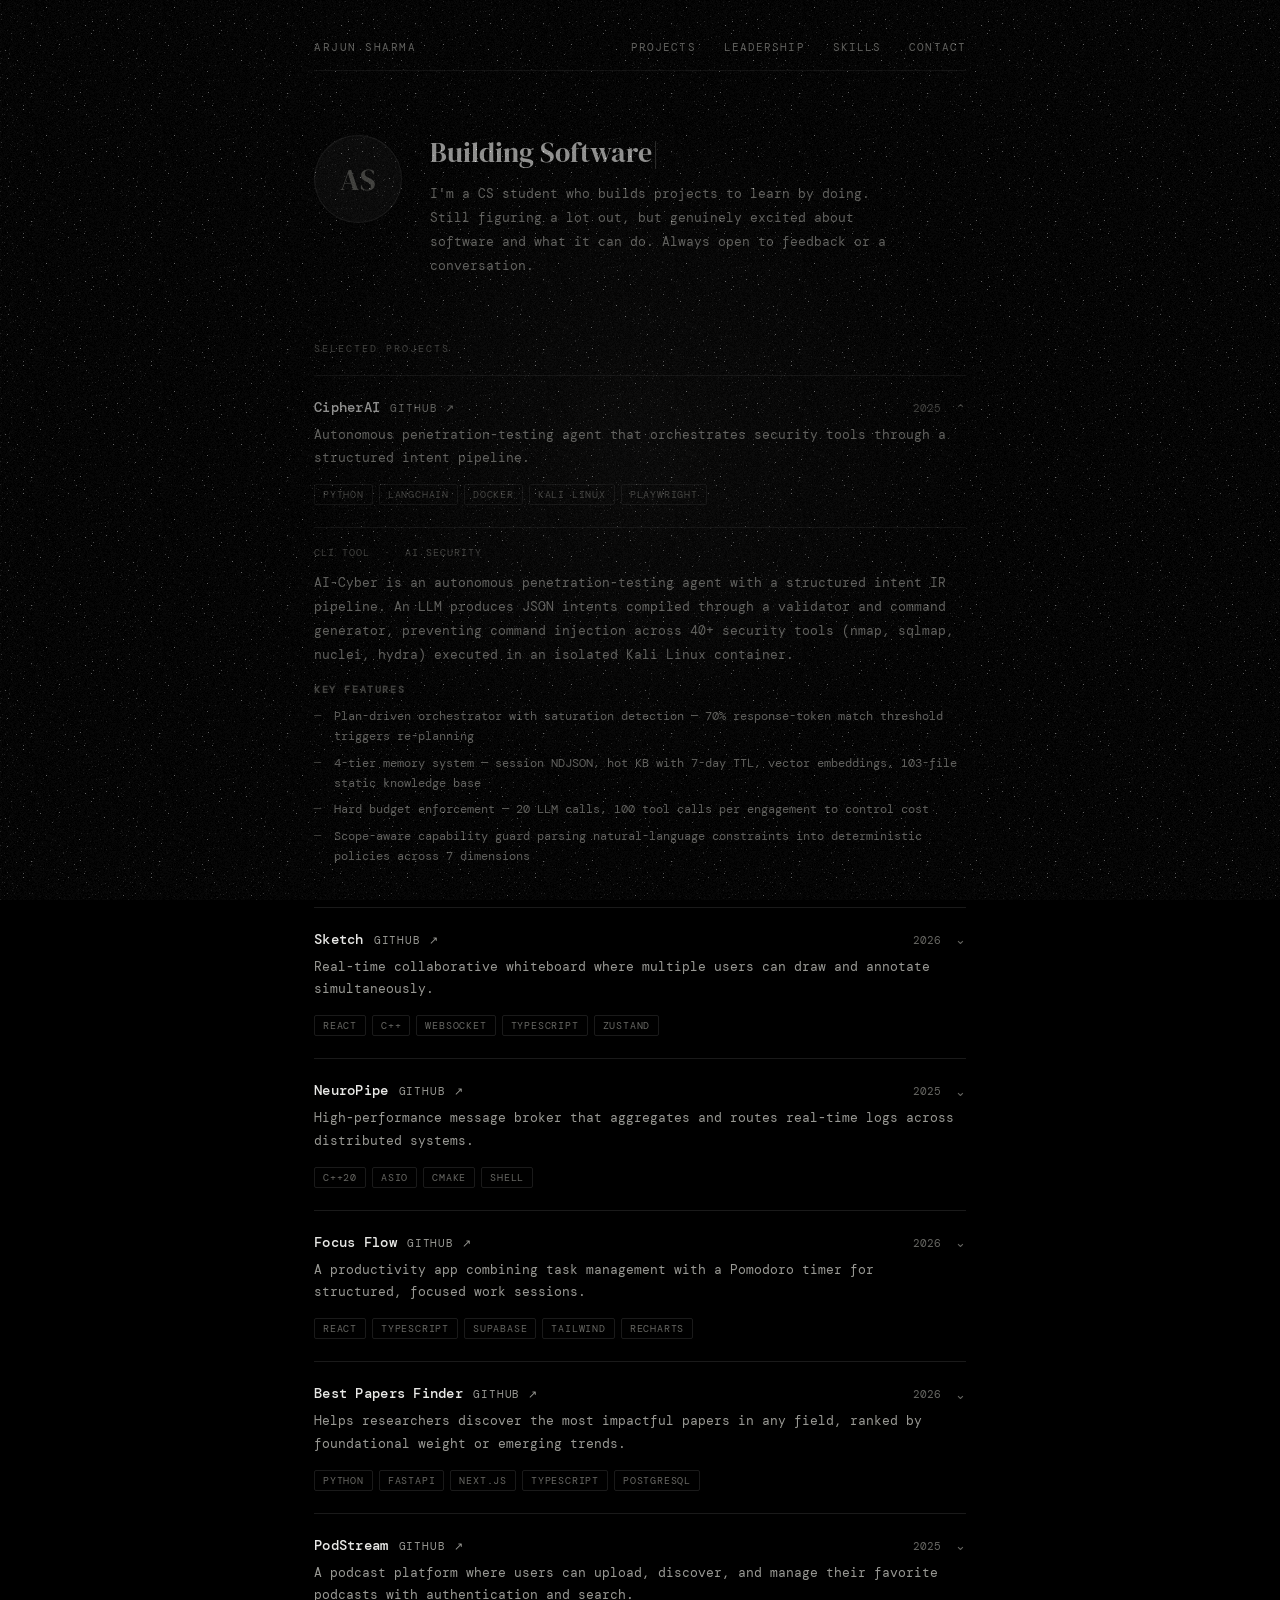
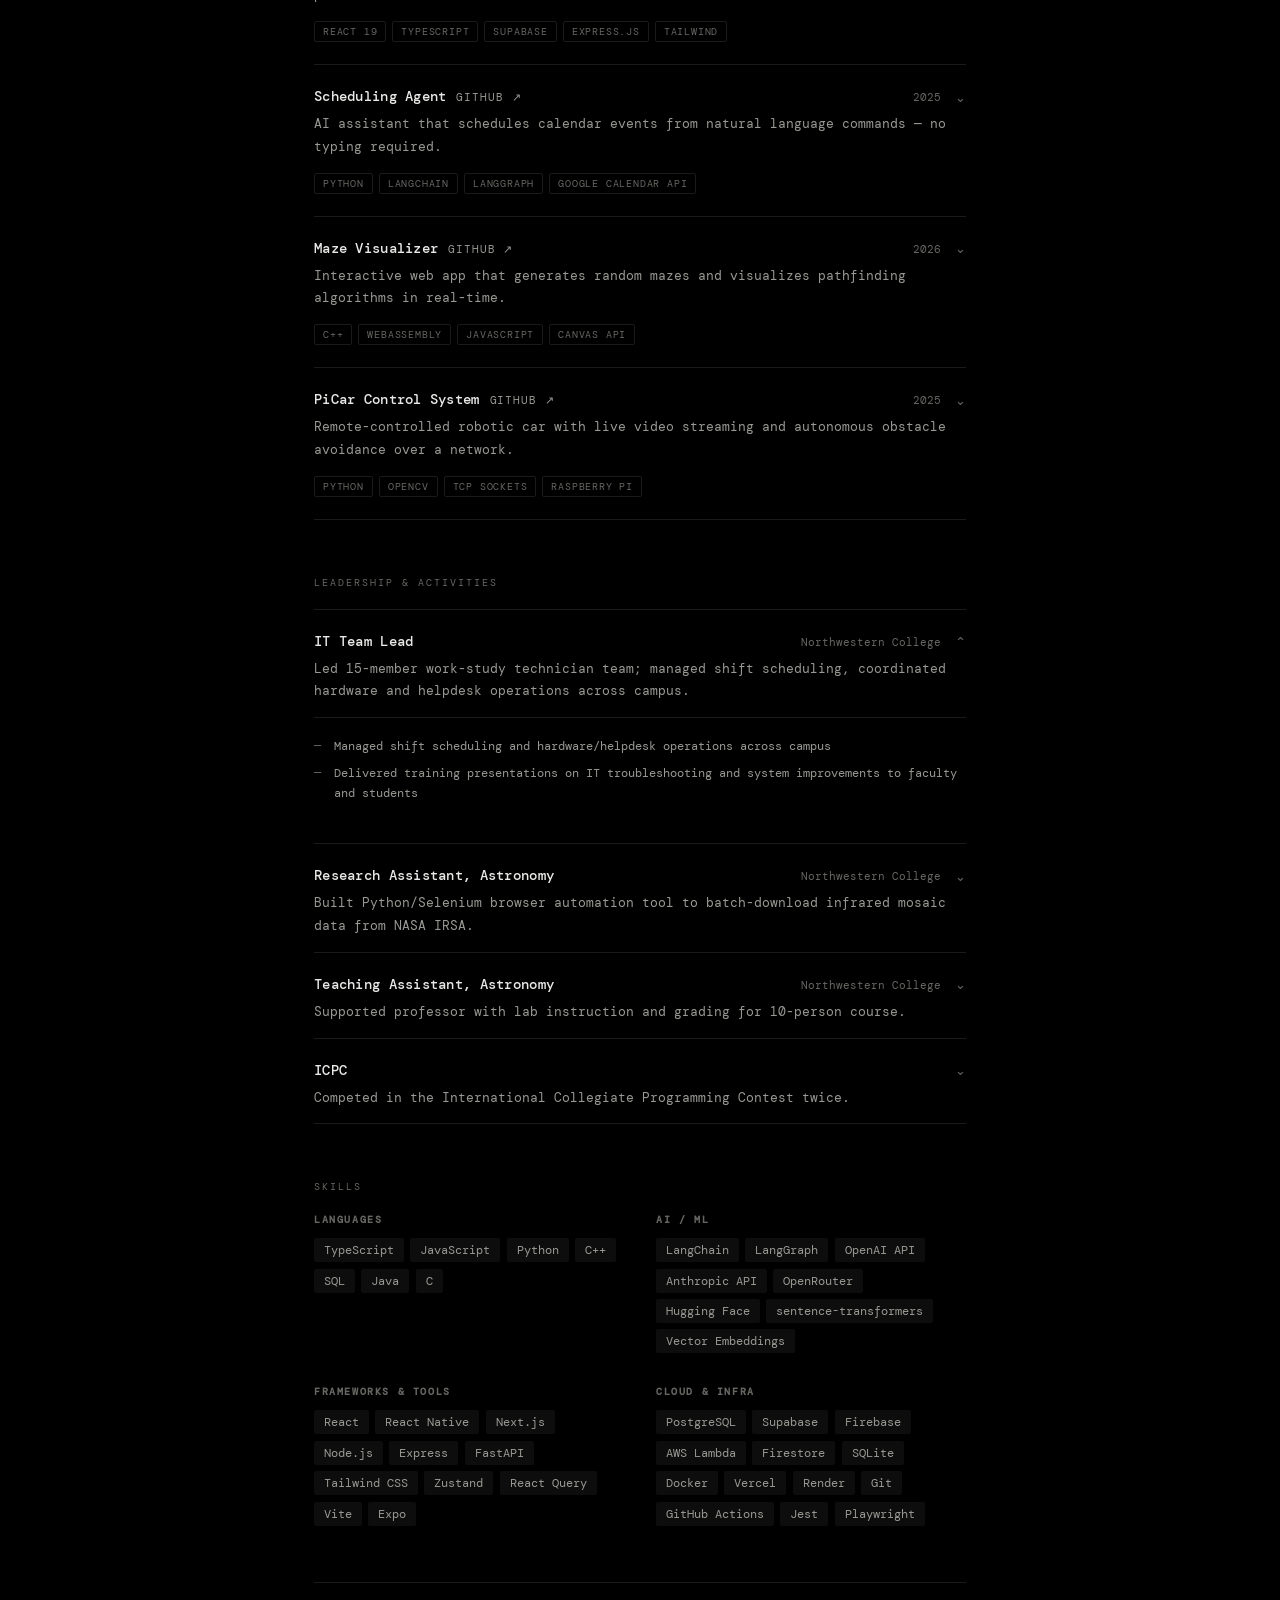
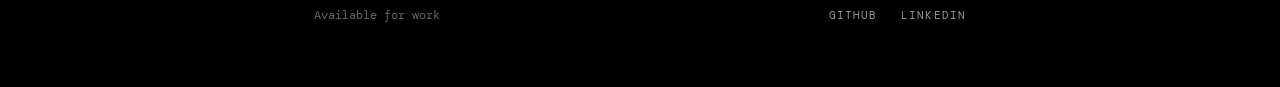
==== index.html @ bb983733 "Version 1.0" ====
<!DOCTYPE html>
<html lang="en">
<head>
  <meta charset="UTF-8" />
  <meta name="viewport" content="width=device-width, initial-scale=1.0" />
  <meta name="description" content="Your Name — Software Developer portfolio" />
  <title>Arjun Sharma — Portfolio</title>
  <link rel="stylesheet" href="style.css" />
  <link rel="stylesheet" href="effects.css" />
</head>
<body>

  <div class="port">

    <!-- Nav -->
    <nav class="nav">
      <span class="nav-name">Arjun Sharma</span>
      <div class="nav-links">
        <a href="#work">Projects</a>
        <a href="#leadership">Leadership</a>
        <a href="#skills">Skills</a>
        <a href="#contact">Contact</a>
      </div>
    </nav>

    <!-- Hero -->
    <section class="hero">
      <div class="avatar">
        <span>AS</span>
        <!-- To use a photo instead: remove the span and add:
             <img src="photo.jpg" alt="Your Name" /> -->
      </div>
      <div class="hero-text">
        <h1><span id="typewriter"></span><span class="cursor" aria-hidden="true">|</span></h1>
        <p>
          I'm a CS student who builds projects to learn by doing. Still figuring a lot out, but genuinely excited about software and what it can do. Always open to feedback or a conversation.
        </p>
      </div>
    </section>

    <!-- Projects -->
    <section class="projects" id="work">
      <p class="section-label">Selected Projects</p>

      <!-- AI-Cyber -->
      <article class="project-card open" id="p10">
        <div class="card-trigger" onclick="toggleProject('p10')" role="button" tabindex="0" aria-expanded="true">
          <div class="card-header">
            <div class="card-title-group">
              <span class="card-title">CipherAI</span>
              <a href="https://github.com/arjunxplorer/CipherAI" class="gh-link" target="_blank" rel="noopener" onclick="event.stopPropagation()">GitHub ↗</a>
            </div>
            <div class="card-right">
              <span class="project-year">2025</span>
              <span class="chevron" aria-hidden="true">&#8964;</span>
            </div>
          </div>
          <p class="card-summary">Autonomous penetration-testing agent that orchestrates security tools through a structured intent pipeline.</p>
          <div class="project-tags">
            <span class="tag">Python</span>
            <span class="tag">LangChain</span>
            <span class="tag">Docker</span>
            <span class="tag">Kali Linux</span>
            <span class="tag">Playwright</span>
          </div>
        </div>
        <div class="card-body">
          <div class="card-body-inner">
            <div class="card-content">
              <p class="card-type">CLI Tool &nbsp;·&nbsp; AI Security</p>
              <p class="project-desc">
                AI-Cyber is an autonomous penetration-testing agent with a structured intent IR pipeline. An LLM produces JSON intents compiled through a validator and command generator, preventing command injection across 40+ security tools (nmap, sqlmap, nuclei, hydra) executed in an isolated Kali Linux container.
              </p>
              <div class="card-features">
                <h4>Key features</h4>
                <ul class="feature-list">
                  <li>Plan-driven orchestrator with saturation detection — 70% response-token match threshold triggers re-planning</li>
                  <li>4-tier memory system — session NDJSON, hot KB with 7-day TTL, vector embeddings, 103-file static knowledge base</li>
                  <li>Hard budget enforcement — 20 LLM calls, 100 tool calls per engagement to control cost</li>
                  <li>Scope-aware capability guard parsing natural-language constraints into deterministic policies across 7 dimensions</li>
                </ul>
              </div>
            </div>
          </div>
        </div>
      </article>

      <!-- Sketch -->
      <article class="project-card" id="p1">
        <div class="card-trigger" onclick="toggleProject('p1')" role="button" tabindex="0" aria-expanded="false">
          <div class="card-header">
            <div class="card-title-group">
              <span class="card-title">Sketch</span>
              <a href="https://github.com/arjunxplorer/sketch" class="gh-link" target="_blank" rel="noopener" onclick="event.stopPropagation()">GitHub ↗</a>
            </div>
            <div class="card-right">
              <span class="project-year">2026</span>
              <span class="chevron" aria-hidden="true">&#8964;</span>
            </div>
          </div>
          <p class="card-summary">Real-time collaborative whiteboard where multiple users can draw and annotate simultaneously.</p>
          <div class="project-tags">
            <span class="tag">React</span>
            <span class="tag">C++</span>
            <span class="tag">WebSocket</span>
            <span class="tag">TypeScript</span>
            <span class="tag">Zustand</span>
          </div>
        </div>
        <div class="card-body">
          <div class="card-body-inner">
            <div class="card-content">
              <p class="card-type">Web App &nbsp;·&nbsp; Full-stack</p>
              <p class="project-desc">
                Sketch is a browser-based collaborative drawing platform that enables teams to sketch,
                brainstorm, and annotate together in real-time. The backend is a high-performance
                WebSocket server written in C++ using Boost.Beast, handling concurrent multi-user
                sessions with sub-100ms latency for drawing operations.
              </p>
              <div class="card-features">
                <h4>Key features</h4>
                <ul class="feature-list">
                  <li>Real-time cursor tracking and presence awareness across users</li>
                  <li>Drawing tools — pen, eraser, shapes, text, zoom controls</li>
                  <li>Multi-user room system with automatic reconnection</li>
                  <li>Frontend on Vercel, C++ backend on Render</li>
                </ul>
              </div>
            </div>
          </div>
        </div>
      </article>

      <!-- NeuroPipe -->
      <article class="project-card" id="p2">
        <div class="card-trigger" onclick="toggleProject('p2')" role="button" tabindex="0" aria-expanded="false">
          <div class="card-header">
            <div class="card-title-group">
              <span class="card-title">NeuroPipe</span>
              <a href="https://github.com/arjunxplorer/NeuroPipe" class="gh-link" target="_blank" rel="noopener" onclick="event.stopPropagation()">GitHub ↗</a>
            </div>
            <div class="card-right">
              <span class="project-year">2025</span>
              <span class="chevron" aria-hidden="true">&#8964;</span>
            </div>
          </div>
          <p class="card-summary">High-performance message broker that aggregates and routes real-time logs across distributed systems.</p>
          <div class="project-tags">
            <span class="tag">C++20</span>
            <span class="tag">Asio</span>
            <span class="tag">CMake</span>
            <span class="tag">Shell</span>
          </div>
        </div>
        <div class="card-body">
          <div class="card-body-inner">
            <div class="card-content">
              <p class="card-type">CLI Tool &nbsp;·&nbsp; Systems</p>
              <p class="project-desc">
                NeuroPipe is a production-ready distributed message broker built in C++20 that implements
                a publish-subscribe architecture for real-time communication between microservices.
                It handles 100+ concurrent connections with sub-millisecond routing and supports
                500+ messages per second, with a live debugging dashboard for log visualization.
              </p>
              <div class="card-features">
                <h4>Key features</h4>
                <ul class="feature-list">
                  <li>Language-agnostic TCP protocol — works with any programming language</li>
                  <li>Thread-safe concurrency with automatic reconnection</li>
                  <li>Real-time monitoring dashboard with severity filtering</li>
                  <li>11 comprehensive edge-case tests covering concurrency and performance</li>
                </ul>
              </div>
            </div>
          </div>
        </div>
      </article>

      <!-- Focus Flow -->
      <article class="project-card" id="p8">
        <div class="card-trigger" onclick="toggleProject('p8')" role="button" tabindex="0" aria-expanded="false">
          <div class="card-header">
            <div class="card-title-group">
              <span class="card-title">Focus Flow</span>
              <a href="https://github.com/arjunxplorer/focus-flow" class="gh-link" target="_blank" rel="noopener" onclick="event.stopPropagation()">GitHub ↗</a>
            </div>
            <div class="card-right">
              <span class="project-year">2026</span>
              <span class="chevron" aria-hidden="true">&#8964;</span>
            </div>
          </div>
          <p class="card-summary">A productivity app combining task management with a Pomodoro timer for structured, focused work sessions.</p>
          <div class="project-tags">
            <span class="tag">React</span>
            <span class="tag">TypeScript</span>
            <span class="tag">Supabase</span>
            <span class="tag">Tailwind</span>
            <span class="tag">Recharts</span>
          </div>
        </div>
        <div class="card-body">
          <div class="card-body-inner">
            <div class="card-content">
              <p class="card-type">Web App &nbsp;·&nbsp; Productivity</p>
              <p class="project-desc">
                Focus Flow addresses productivity fragmentation by integrating task management with
                timed focus sessions. Users create tasks, track them with a built-in Pomodoro timer,
                and visualize work patterns through a dashboard with charts. Authentication supports
                both email and Google OAuth via Supabase.
              </p>
              <div class="card-features">
                <h4>Key features</h4>
                <ul class="feature-list">
                  <li>Pomodoro timer with configurable session lengths</li>
                  <li>Analytics dashboard and history view built with Recharts</li>
                  <li>Email and Google OAuth authentication</li>
                  <li>Tested with Vitest; form validation via React Hook Form + Zod</li>
                </ul>
              </div>
            </div>
          </div>
        </div>
      </article>

      <!-- Best Papers Finder -->
      <article class="project-card" id="p5">
        <div class="card-trigger" onclick="toggleProject('p5')" role="button" tabindex="0" aria-expanded="false">
          <div class="card-header">
            <div class="card-title-group">
              <span class="card-title">Best Papers Finder</span>
              <a href="https://github.com/arjunxplorer/Research-Paper-finder" class="gh-link" target="_blank" rel="noopener" onclick="event.stopPropagation()">GitHub ↗</a>
            </div>
            <div class="card-right">
              <span class="project-year">2026</span>
              <span class="chevron" aria-hidden="true">&#8964;</span>
            </div>
          </div>
          <p class="card-summary">Helps researchers discover the most impactful papers in any field, ranked by foundational weight or emerging trends.</p>
          <div class="project-tags">
            <span class="tag">Python</span>
            <span class="tag">FastAPI</span>
            <span class="tag">Next.js</span>
            <span class="tag">TypeScript</span>
            <span class="tag">PostgreSQL</span>
          </div>
        </div>
        <div class="card-body">
          <div class="card-body-inner">
            <div class="card-content">
              <p class="card-type">Web App &nbsp;·&nbsp; Full-stack</p>
              <p class="project-desc">
                Best Papers Finder aggregates data from Semantic Scholar, OpenAlex, PubMed, and arXiv,
                then ranks the top 20 papers using custom algorithms that weight relevance, citation
                metrics, and recency based on user preference. Researchers can filter by year range,
                open-access status, and paper type — with abstracts and citation counts surfaced directly.
              </p>
              <div class="card-features">
                <h4>Key features</h4>
                <ul class="feature-list">
                  <li>Dual ranking modes — foundational classics vs. emerging trends</li>
                  <li>Multi-source deduplication pipeline across 4 academic APIs</li>
                  <li>Caching layer for fast repeated queries</li>
                  <li>Filters for year range, open access, and paper type</li>
                </ul>
              </div>
            </div>
          </div>
        </div>
      </article>

      <!-- PodStream -->
      <article class="project-card" id="p6">
        <div class="card-trigger" onclick="toggleProject('p6')" role="button" tabindex="0" aria-expanded="false">
          <div class="card-header">
            <div class="card-title-group">
              <span class="card-title">PodStream</span>
              <a href="https://github.com/arjunxplorer/PodStream" class="gh-link" target="_blank" rel="noopener" onclick="event.stopPropagation()">GitHub ↗</a>
            </div>
            <div class="card-right">
              <span class="project-year">2025</span>
              <span class="chevron" aria-hidden="true">&#8964;</span>
            </div>
          </div>
          <p class="card-summary">A podcast platform where users can upload, discover, and manage their favorite podcasts with authentication and search.</p>
          <div class="project-tags">
            <span class="tag">React 19</span>
            <span class="tag">TypeScript</span>
            <span class="tag">Supabase</span>
            <span class="tag">Express.js</span>
            <span class="tag">Tailwind</span>
          </div>
        </div>
        <div class="card-body">
          <div class="card-body-inner">
            <div class="card-content">
              <p class="card-type">Web App &nbsp;·&nbsp; Full-stack</p>
              <p class="project-desc">
                PodStream is a full-stack podcast application that centralizes podcast discovery and
                management in one platform. Built with React 19 and TypeScript on the frontend and
                Express.js with Supabase on the backend, it offers real-time playback, SoundCloud
                integration, file uploads, and fuzzy search — with full dark mode support.
              </p>
              <div class="card-features">
                <h4>Key features</h4>
                <ul class="feature-list">
                  <li>User authentication and session management via Supabase</li>
                  <li>Real-time podcast playback and SoundCloud integration</li>
                  <li>Fuzzy search powered by Fuse.js</li>
                  <li>93.2% TypeScript codebase — strong type safety throughout</li>
                </ul>
              </div>
            </div>
          </div>
        </div>
      </article>

      <!-- Scheduling Agent -->
      <article class="project-card" id="p4">
        <div class="card-trigger" onclick="toggleProject('p4')" role="button" tabindex="0" aria-expanded="false">
          <div class="card-header">
            <div class="card-title-group">
              <span class="card-title">Scheduling Agent</span>
              <a href="https://github.com/arjunxplorer/SchedulingAgent" class="gh-link" target="_blank" rel="noopener" onclick="event.stopPropagation()">GitHub ↗</a>
            </div>
            <div class="card-right">
              <span class="project-year">2025</span>
              <span class="chevron" aria-hidden="true">&#8964;</span>
            </div>
          </div>
          <p class="card-summary">AI assistant that schedules calendar events from natural language commands — no typing required.</p>
          <div class="project-tags">
            <span class="tag">Python</span>
            <span class="tag">LangChain</span>
            <span class="tag">LangGraph</span>
            <span class="tag">Google Calendar API</span>
          </div>
        </div>
        <div class="card-body">
          <div class="card-body-inner">
            <div class="card-content">
              <p class="card-type">CLI Tool &nbsp;·&nbsp; AI Agent</p>
              <p class="project-desc">
                Scheduling Agent converts natural language instructions into Google Calendar events
                automatically. Type something like "Schedule a meeting with John tomorrow at 2pm for
                1 hour" and the agent handles date parsing, timezone conversion, and conflict detection —
                no manual data entry needed.
              </p>
              <div class="card-features">
                <h4>Key features</h4>
                <ul class="feature-list">
                  <li>Natural language parsing with TogetherAI LLM via LangChain + LangGraph</li>
                  <li>Google Calendar API integration — create, remove, and view events</li>
                  <li>Automatic timezone handling (America/Chicago) and conflict detection</li>
                </ul>
              </div>
            </div>
          </div>
        </div>
      </article>

      <!-- Maze Visualizer -->
      <article class="project-card" id="p3">
        <div class="card-trigger" onclick="toggleProject('p3')" role="button" tabindex="0" aria-expanded="false">
          <div class="card-header">
            <div class="card-title-group">
              <span class="card-title">Maze Visualizer</span>
              <a href="https://github.com/arjunxplorer/Maze-Solver" class="gh-link" target="_blank" rel="noopener" onclick="event.stopPropagation()">GitHub ↗</a>
            </div>
            <div class="card-right">
              <span class="project-year">2026</span>
              <span class="chevron" aria-hidden="true">&#8964;</span>
            </div>
          </div>
          <p class="card-summary">Interactive web app that generates random mazes and visualizes pathfinding algorithms in real-time.</p>
          <div class="project-tags">
            <span class="tag">C++</span>
            <span class="tag">WebAssembly</span>
            <span class="tag">JavaScript</span>
            <span class="tag">Canvas API</span>
          </div>
        </div>
        <div class="card-body">
          <div class="card-body-inner">
            <div class="card-content">
              <p class="card-type">Web App &nbsp;·&nbsp; Algorithms</p>
              <p class="project-desc">
                Maze Visualizer combines performance-critical algorithms with an interactive UI to explore
                core computer science concepts. The app generates mazes using a recursive backtracker
                compiled to WebAssembly via Emscripten for 60fps performance, then solves them with BFS —
                animating every step of both processes.
              </p>
              <div class="card-features">
                <h4>Key features</h4>
                <ul class="feature-list">
                  <li>C++ maze generation compiled to WebAssembly for smooth 60fps animation</li>
                  <li>BFS pathfinding with step-by-step frontier visualization</li>
                  <li>Adjustable maze size (5×5 to 40×40) and animation speed</li>
                  <li>Real-time stats — cells visited, path length, total steps</li>
                </ul>
              </div>
            </div>
          </div>
        </div>
      </article>

      <!-- PiCar -->
      <article class="project-card" id="p9">
        <div class="card-trigger" onclick="toggleProject('p9')" role="button" tabindex="0" aria-expanded="false">
          <div class="card-header">
            <div class="card-title-group">
              <span class="card-title">PiCar Control System</span>
              <a href="https://github.com/OfficialArapaima/networking-picar3" class="gh-link" target="_blank" rel="noopener" onclick="event.stopPropagation()">GitHub ↗</a>
            </div>
            <div class="card-right">
              <span class="project-year">2025</span>
              <span class="chevron" aria-hidden="true">&#8964;</span>
            </div>
          </div>
          <p class="card-summary">Remote-controlled robotic car with live video streaming and autonomous obstacle avoidance over a network.</p>
          <div class="project-tags">
            <span class="tag">Python</span>
            <span class="tag">OpenCV</span>
            <span class="tag">TCP Sockets</span>
            <span class="tag">Raspberry Pi</span>
          </div>
        </div>
        <div class="card-body">
          <div class="card-body-inner">
            <div class="card-content">
              <p class="card-type">IoT &nbsp;·&nbsp; Embedded Systems</p>
              <p class="project-desc">
                A networked client-server system for controlling a PiCar-X robotic vehicle over TCP sockets.
                The car streams live video with real-time face detection back to the client, accepts
                keyboard-based remote commands, and autonomously avoids obstacles using ultrasonic sensors —
                all running concurrently via a dual-threaded architecture.
              </p>
              <div class="card-features">
                <h4>Key features</h4>
                <ul class="feature-list">
                  <li>Live video streaming with OpenCV face detection</li>
                  <li>Autonomous obstacle avoidance using ultrasonic sensors</li>
                  <li>Custom binary protocol for image transmission with timestamps</li>
                  <li>Dual-threaded design for concurrent video and command handling</li>
                </ul>
              </div>
            </div>
          </div>
        </div>
      </article>

    </section>

    <!-- Leadership & Activities -->
    <section class="projects" id="leadership">
      <p class="section-label">Leadership &amp; Activities</p>

      <article class="project-card open" id="l1">
        <div class="card-trigger" onclick="toggleProject('l1')" role="button" tabindex="0" aria-expanded="true">
          <div class="card-header">
            <div class="card-title-group">
              <span class="card-title">IT Team Lead</span>
            </div>
            <div class="card-right">
              <span class="project-year">Northwestern College</span>
              <span class="chevron" aria-hidden="true">&#8964;</span>
            </div>
          </div>
          <p class="card-summary">Led 15-member work-study technician team; managed shift scheduling, coordinated hardware and helpdesk operations across campus.</p>
        </div>
        <div class="card-body">
          <div class="card-body-inner">
            <div class="card-content">
              <ul class="feature-list">
                <li>Managed shift scheduling and hardware/helpdesk operations across campus</li>
                <li>Delivered training presentations on IT troubleshooting and system improvements to faculty and students</li>
              </ul>
            </div>
          </div>
        </div>
      </article>

      <article class="project-card" id="l2">
        <div class="card-trigger" onclick="toggleProject('l2')" role="button" tabindex="0" aria-expanded="false">
          <div class="card-header">
            <div class="card-title-group">
              <span class="card-title">Research Assistant, Astronomy</span>
            </div>
            <div class="card-right">
              <span class="project-year">Northwestern College</span>
              <span class="chevron" aria-hidden="true">&#8964;</span>
            </div>
          </div>
          <p class="card-summary">Built Python/Selenium browser automation tool to batch-download infrared mosaic data from NASA IRSA.</p>
        </div>
        <div class="card-body">
          <div class="card-body-inner">
            <div class="card-content">
              <ul class="feature-list">
                <li>Automated data retrieval across multiple sky coordinates and date ranges using 5 parallel Chrome instances</li>
                <li>Implemented progress tracking to prevent duplicate downloads</li>
              </ul>
            </div>
          </div>
        </div>
      </article>

      <article class="project-card" id="l3">
        <div class="card-trigger" onclick="toggleProject('l3')" role="button" tabindex="0" aria-expanded="false">
          <div class="card-header">
            <div class="card-title-group">
              <span class="card-title">Teaching Assistant, Astronomy</span>
            </div>
            <div class="card-right">
              <span class="project-year">Northwestern College</span>
              <span class="chevron" aria-hidden="true">&#8964;</span>
            </div>
          </div>
          <p class="card-summary">Supported professor with lab instruction and grading for 10-person course.</p>
        </div>
        <div class="card-body">
          <div class="card-body-inner">
            <div class="card-content">
              <ul class="feature-list">
                <li>Provided lab instruction and grading support for a 10-student astronomy course</li>
              </ul>
            </div>
          </div>
        </div>
      </article>

      <article class="project-card" id="l4">
        <div class="card-trigger" onclick="toggleProject('l4')" role="button" tabindex="0" aria-expanded="false">
          <div class="card-header">
            <div class="card-title-group">
              <span class="card-title">ICPC</span>
            </div>
            <div class="card-right">
              <span class="chevron" aria-hidden="true">&#8964;</span>
            </div>
          </div>
          <p class="card-summary">Competed in the International Collegiate Programming Contest twice.</p>
        </div>
      </article>

    </section>

    <!-- Skills -->
    <section class="skills-section" id="skills">
      <p class="section-label">Skills</p>
      <div class="skill-groups">
        <div class="skill-group">
          <h4>Languages</h4>
          <div class="skill-pills">
            <span class="skill-pill">TypeScript</span>
            <span class="skill-pill">JavaScript</span>
            <span class="skill-pill">Python</span>
            <span class="skill-pill">C++</span>
            <span class="skill-pill">SQL</span>
            <span class="skill-pill">Java</span>
            <span class="skill-pill">C</span>
          </div>
        </div>
        <div class="skill-group">
          <h4>AI / ML</h4>
          <div class="skill-pills">
            <span class="skill-pill">LangChain</span>
            <span class="skill-pill">LangGraph</span>
            <span class="skill-pill">OpenAI API</span>
            <span class="skill-pill">Anthropic API</span>
            <span class="skill-pill">OpenRouter</span>
            <span class="skill-pill">Hugging Face</span>
            <span class="skill-pill">sentence-transformers</span>
            <span class="skill-pill">Vector Embeddings</span>
          </div>
        </div>
        <div class="skill-group">
          <h4>Frameworks &amp; Tools</h4>
          <div class="skill-pills">
            <span class="skill-pill">React</span>
            <span class="skill-pill">React Native</span>
            <span class="skill-pill">Next.js</span>
            <span class="skill-pill">Node.js</span>
            <span class="skill-pill">Express</span>
            <span class="skill-pill">FastAPI</span>
            <span class="skill-pill">Tailwind CSS</span>
            <span class="skill-pill">Zustand</span>
            <span class="skill-pill">React Query</span>
            <span class="skill-pill">Vite</span>
            <span class="skill-pill">Expo</span>
          </div>
        </div>
        <div class="skill-group">
          <h4>Cloud &amp; Infra</h4>
          <div class="skill-pills">
            <span class="skill-pill">PostgreSQL</span>
            <span class="skill-pill">Supabase</span>
            <span class="skill-pill">Firebase</span>
            <span class="skill-pill">AWS Lambda</span>
            <span class="skill-pill">Firestore</span>
            <span class="skill-pill">SQLite</span>
            <span class="skill-pill">Docker</span>
            <span class="skill-pill">Vercel</span>
            <span class="skill-pill">Render</span>
            <span class="skill-pill">Git</span>
            <span class="skill-pill">GitHub Actions</span>
            <span class="skill-pill">Jest</span>
            <span class="skill-pill">Playwright</span>
          </div>
        </div>
      </div>
    </section>

    <!-- Contact -->
    <footer class="contact" id="contact">
      <p>Available for work</p>
      <div class="contact-links">
        <a href="https://github.com/arjunxplorer" target="_blank" rel="noopener">GitHub</a>
        <a href="https://www.linkedin.com/in/arjunsharma99" target="_blank" rel="noopener">LinkedIn</a>
      </div>
    </footer>

  </div>

  <script>
    function toggleProject(id) {
      const card = document.getElementById(id);
      const trigger = card.querySelector('.card-trigger');
      const isOpen = card.classList.contains('open');
      card.classList.toggle('open', !isOpen);
      trigger.setAttribute('aria-expanded', String(!isOpen));
    }

    document.querySelectorAll('.card-trigger').forEach(el => {
      el.addEventListener('keydown', e => {
        if (e.key === 'Enter' || e.key === ' ') {
          e.preventDefault();
          el.click();
        }
      });
    });

    // Typewriter
    (function() {
      const el = document.getElementById('typewriter');
      if (!el) return;
      const lines = ['Building Software', 'to Learn.'];
      let lineIdx = 0, charIdx = 0, display = '';

      function type() {
        if (lineIdx >= lines.length) return;
        if (charIdx < lines[lineIdx].length) {
          display += lines[lineIdx][charIdx++];
          el.innerHTML = display.replace(/\n/g, '<br>');
          setTimeout(type, 55 + Math.random() * 35);
        } else {
          display += '\n';
          charIdx = 0;
          lineIdx++;
          if (lineIdx < lines.length) {
            el.innerHTML = display.replace(/\n/g, '<br>');
            setTimeout(type, 500);
          }
        }
      }
      setTimeout(type, 600);
    })();

    // Dust mote texture
    (function() {
      const c = document.createElement('canvas');
      c.width = 128;
      c.height = 128;
      const ctx = c.getContext('2d');
      const img = ctx.createImageData(128, 128);
      const d = img.data;
      for (let i = 0; i < d.length; i += 4) {
        const t = Math.random();
        let v;
        if (t < 0.003) {
          v = 140 + Math.random() * 115; // bright mote
        } else if (t < 0.02) {
          v = 40 + Math.random() * 60; // dim mote
        } else {
          v = Math.random() * 25; // near-black base
        }
        d[i] = v;
        d[i + 1] = v;
        d[i + 2] = v;
        d[i + 3] = 255;
      }
      ctx.putImageData(img, 0, 0);
      const div = document.createElement('div');
      div.id = 'dust';
      div.style.cssText =
        'position:fixed;inset:0;pointer-events:none;z-index:9999;' +
        'background-image:url(' + c.toDataURL() + ');' +
        'background-repeat:repeat;background-size:128px 128px;' +
        'opacity:0.4';
      document.body.appendChild(div);
    })();

    // Mouse spotlight
    (function() {
      const div = document.createElement('div');
      div.id = 'spotlight';
      document.body.appendChild(div);
      let raf = null;
      document.addEventListener('mousemove', function(e) {
        if (raf) cancelAnimationFrame(raf);
        raf = requestAnimationFrame(function() {
          div.style.setProperty('--mx', e.clientX + 'px');
          div.style.setProperty('--my', e.clientY + 'px');
        });
      });
    })();
  </script>

</body>
</html>
---- style.css ----
@import url('https://fonts.googleapis.com/css2?family=DM+Serif+Display:ital@0;1&family=DM+Mono:wght@300;400;500&display=swap');

*, *::before, *::after {
  box-sizing: border-box;
  margin: 0;
  padding: 0;
}

:root {
  --text-primary: #e8e8e6;
  --text-secondary: #999994;
  --text-tertiary: #666662;
  --bg-primary: #000000;
  --bg-secondary: #0d0d0d;
  --border: rgba(255, 255, 255, 0.1);
}

@media (prefers-color-scheme: dark) {
  :root {
    --text-primary: #e8e8e6;
    --text-secondary: #999994;
    --text-tertiary: #666662;
    --bg-primary: #000000;
    --bg-secondary: #0d0d0d;
    --border: rgba(255, 255, 255, 0.1);
  }
}

html {
  font-size: 16px;
  -webkit-font-smoothing: antialiased;
  -moz-osx-font-smoothing: grayscale;
}

body {
  font-family: 'DM Mono', monospace;
  background-color: var(--bg-primary);
  color: var(--text-primary);
  min-height: 100vh;
}

/* ── Layout ── */
.port {
  max-width: 700px;
  margin: 0 auto;
  padding: 2.5rem 1.5rem 4rem;
}

/* ── Nav ── */
.nav {
  display: flex;
  justify-content: space-between;
  align-items: center;
  margin-bottom: 4rem;
  padding-bottom: 1rem;
  border-bottom: 0.5px solid var(--border);
}

.nav-name {
  font-size: 11px;
  letter-spacing: 0.14em;
  text-transform: uppercase;
  color: var(--text-secondary);
}

.nav-links {
  display: flex;
  gap: 1.75rem;
}

.nav-links a {
  font-size: 11px;
  letter-spacing: 0.1em;
  text-transform: uppercase;
  color: var(--text-secondary);
  text-decoration: none;
  transition: color 0.2s ease;
}

.nav-links a:hover {
  color: var(--text-primary);
}

/* ── Hero ── */
.hero {
  display: grid;
  grid-template-columns: 88px 1fr;
  gap: 1.75rem;
  align-items: start;
  margin-bottom: 4rem;
}

.avatar {
  width: 88px;
  height: 88px;
  border-radius: 50%;
  border: 0.5px solid var(--border);
  background: var(--bg-secondary);
  display: flex;
  align-items: center;
  justify-content: center;
  font-family: 'DM Serif Display', serif;
  font-size: 30px;
  color: var(--text-tertiary);
  flex-shrink: 0;
  overflow: hidden;
}

.avatar img {
  width: 100%;
  height: 100%;
  object-fit: cover;
}

.hero-text h1 {
  font-family: 'DM Serif Display', serif;
  font-size: 28px;
  font-weight: 400;
  line-height: 1.25;
  color: var(--text-primary);
  margin-bottom: 0.75rem;
}

.hero-text p {
  font-size: 13px;
  line-height: 1.85;
  color: var(--text-secondary);
  max-width: 460px;
}

/* ── Section label ── */
.section-label {
  font-size: 10px;
  letter-spacing: 0.2em;
  text-transform: uppercase;
  color: var(--text-tertiary);
  margin-bottom: 1.25rem;
}

/* ── Projects ── */
.projects {
  margin-bottom: 3.5rem;
}

.project-card {
  border-top: 0.5px solid var(--border);
}

.project-card:last-child {
  border-bottom: 0.5px solid var(--border);
}

/* Card face trigger */
.card-trigger {
  width: 100%;
  background: none;
  border: none;
  padding: 1.375rem 0 0;
  cursor: pointer;
  text-align: left;
  font-family: 'DM Mono', monospace;
  transition: opacity 0.2s ease;
  display: block;
}

.card-trigger:hover {
  opacity: 0.65;
}


/* Title row */
.card-header {
  display: flex;
  justify-content: space-between;
  align-items: baseline;
  margin-bottom: 0.5rem;
}

.card-title-group {
  display: flex;
  align-items: baseline;
  gap: 0.625rem;
}

.card-title {
  font-size: 14px;
  font-weight: 500;
  color: var(--text-primary);
  letter-spacing: 0.02em;
}

.card-right {
  display: flex;
  align-items: center;
  gap: 0.875rem;
}

.project-year {
  font-size: 11px;
  color: var(--text-tertiary);
}

.chevron {
  font-size: 13px;
  color: var(--text-tertiary);
  transition: transform 0.3s ease;
  display: inline-block;
  line-height: 1;
}

.project-card.open .chevron {
  transform: rotate(180deg);
}

/* One-line summary */
.card-summary {
  font-size: 13px;
  line-height: 1.75;
  color: var(--text-secondary);
  margin-bottom: 0.875rem;
}

/* Tags row — sits inside button, bottom of card face */
.project-tags {
  display: flex;
  gap: 0.375rem;
  flex-wrap: wrap;
  padding-bottom: 1.375rem;
}

.tag {
  font-size: 10px;
  letter-spacing: 0.08em;
  text-transform: uppercase;
  padding: 3px 8px;
  border: 0.5px solid var(--border);
  color: var(--text-tertiary);
  border-radius: 2px;
}

/* ── Expandable detail panel ── */
.card-body {
  display: grid;
  grid-template-rows: 0fr;
  transition: grid-template-rows 0.35s ease;
}

.project-card.open .card-body {
  grid-template-rows: 1fr;
}

.card-body-inner {
  overflow: hidden;
}

.card-content {
  border-top: 0.5px solid var(--border);
  padding: 1.125rem 0 1.5rem;
}

.card-type {
  font-size: 10px;
  letter-spacing: 0.1em;
  text-transform: uppercase;
  color: var(--text-tertiary);
  margin-bottom: 0.75rem;
}

.project-desc {
  font-size: 13px;
  line-height: 1.85;
  color: var(--text-secondary);
  margin-bottom: 1rem;
}

.card-features h4 {
  font-size: 10px;
  letter-spacing: 0.16em;
  text-transform: uppercase;
  color: var(--text-tertiary);
  margin-bottom: 0.625rem;
}

.feature-list {
  list-style: none;
  display: flex;
  flex-direction: column;
  gap: 0.375rem;
  margin-bottom: 1rem;
}

.feature-list li {
  font-size: 12px;
  color: var(--text-secondary);
  padding-left: 1.25rem;
  position: relative;
  line-height: 1.7;
}

.feature-list li::before {
  content: '—';
  position: absolute;
  left: 0;
  color: var(--text-tertiary);
}

.gh-link {
  font-size: 11px;
  letter-spacing: 0.08em;
  text-transform: uppercase;
  color: var(--text-secondary);
  text-decoration: none;
  transition: color 0.2s ease;
}

.gh-link:hover {
  color: var(--text-primary);
}

/* ── Skills ── */
.skills-section {
  margin-bottom: 3.5rem;
}

.skill-groups {
  display: grid;
  grid-template-columns: 1fr 1fr;
  gap: 2rem;
}

.skill-group h4 {
  font-size: 10px;
  letter-spacing: 0.16em;
  text-transform: uppercase;
  color: var(--text-tertiary);
  margin-bottom: 0.75rem;
}

.skill-pills {
  display: flex;
  flex-wrap: wrap;
  gap: 0.4rem;
}

.skill-pill {
  font-size: 12px;
  padding: 4px 10px;
  background: var(--bg-secondary);
  color: var(--text-secondary);
  border-radius: 2px;
}

/* ── Contact ── */
.contact {
  border-top: 0.5px solid var(--border);
  padding-top: 1.5rem;
  display: flex;
  justify-content: space-between;
  align-items: center;
}

.contact p {
  font-size: 12px;
  color: var(--text-tertiary);
}

.contact-links {
  display: flex;
  gap: 1.5rem;
}

.contact-links a {
  font-size: 11px;
  letter-spacing: 0.1em;
  text-transform: uppercase;
  color: var(--text-secondary);
  text-decoration: none;
  transition: color 0.2s ease;
}

.contact-links a:hover {
  color: var(--text-primary);
}

/* ── Responsive ── */
@media (max-width: 520px) {
  .hero {
    grid-template-columns: 1fr;
  }

  .avatar {
    width: 68px;
    height: 68px;
    font-size: 24px;
  }

  .hero-text h1 {
    font-size: 22px;
  }

  .skill-groups {
    grid-template-columns: 1fr;
    gap: 1.5rem;
  }

  .nav-links {
    gap: 1rem;
  }

  .contact {
    flex-direction: column;
    align-items: flex-start;
    gap: 0.75rem;
  }
}
---- effects.css ----
/* ── Typewriter cursor ── */
.cursor {
  display: inline-block;
  font-weight: 300;
  color: var(--text-tertiary);
  animation: blink 0.7s step-end infinite;
}

@keyframes blink {
  50% { opacity: 0; }
}

/* ── Mouse spotlight ── */
#spotlight {
  position: fixed;
  inset: 0;
  pointer-events: none;
  z-index: 9998;
  opacity: 0.1;
  background: radial-gradient(
    600px circle at var(--mx, 50%) var(--my, 50%),
    rgba(230, 225, 220, 0.5),
    transparent 60%
  );
  transition: opacity 0.4s ease;
}

/* ── Divider shimmer ── */
.project-card {
  position: relative;
  overflow: hidden;
}

.project-card::after {
  content: '';
  position: absolute;
  top: -0.5px;
  left: -100%;
  width: 60%;
  height: 1px;
  background: linear-gradient(
    90deg,
    transparent,
    rgba(200, 185, 165, 0.3),
    transparent
  );
  animation: divider-shimmer 12s ease-in-out infinite;
}

.project-card:nth-child(2)::after { animation-delay: 0s; }
.project-card:nth-child(3)::after { animation-delay: 1.3s; }
.project-card:nth-child(4)::after { animation-delay: 2.6s; }
.project-card:nth-child(5)::after { animation-delay: 4s; }
.project-card:nth-child(6)::after { animation-delay: 5.3s; }
.project-card:nth-child(7)::after { animation-delay: 6.6s; }
.project-card:nth-child(8)::after { animation-delay: 8s; }
.project-card:nth-child(9)::after { animation-delay: 9.3s; }
.project-card:nth-child(10)::after { animation-delay: 10.6s; }

@keyframes divider-shimmer {
  0%, 85% { left: -60%; opacity: 0; }
  88% { left: -60%; opacity: 1; }
  96% { left: 120%; opacity: 1; }
  100% { left: 120%; opacity: 0; }
}

@media (prefers-color-scheme: dark) {
  .project-card::after {
    background: linear-gradient(
      90deg,
      transparent,
      rgba(240, 235, 230, 0.12),
      transparent
    );
  }
}

/* ── Project card hover ── */
.project-card {
  transition: transform 0.3s ease, box-shadow 0.3s ease, filter 0.3s ease;
}

.project-card:hover {
  transform: translateY(-3px);
  filter: brightness(2.08);
}
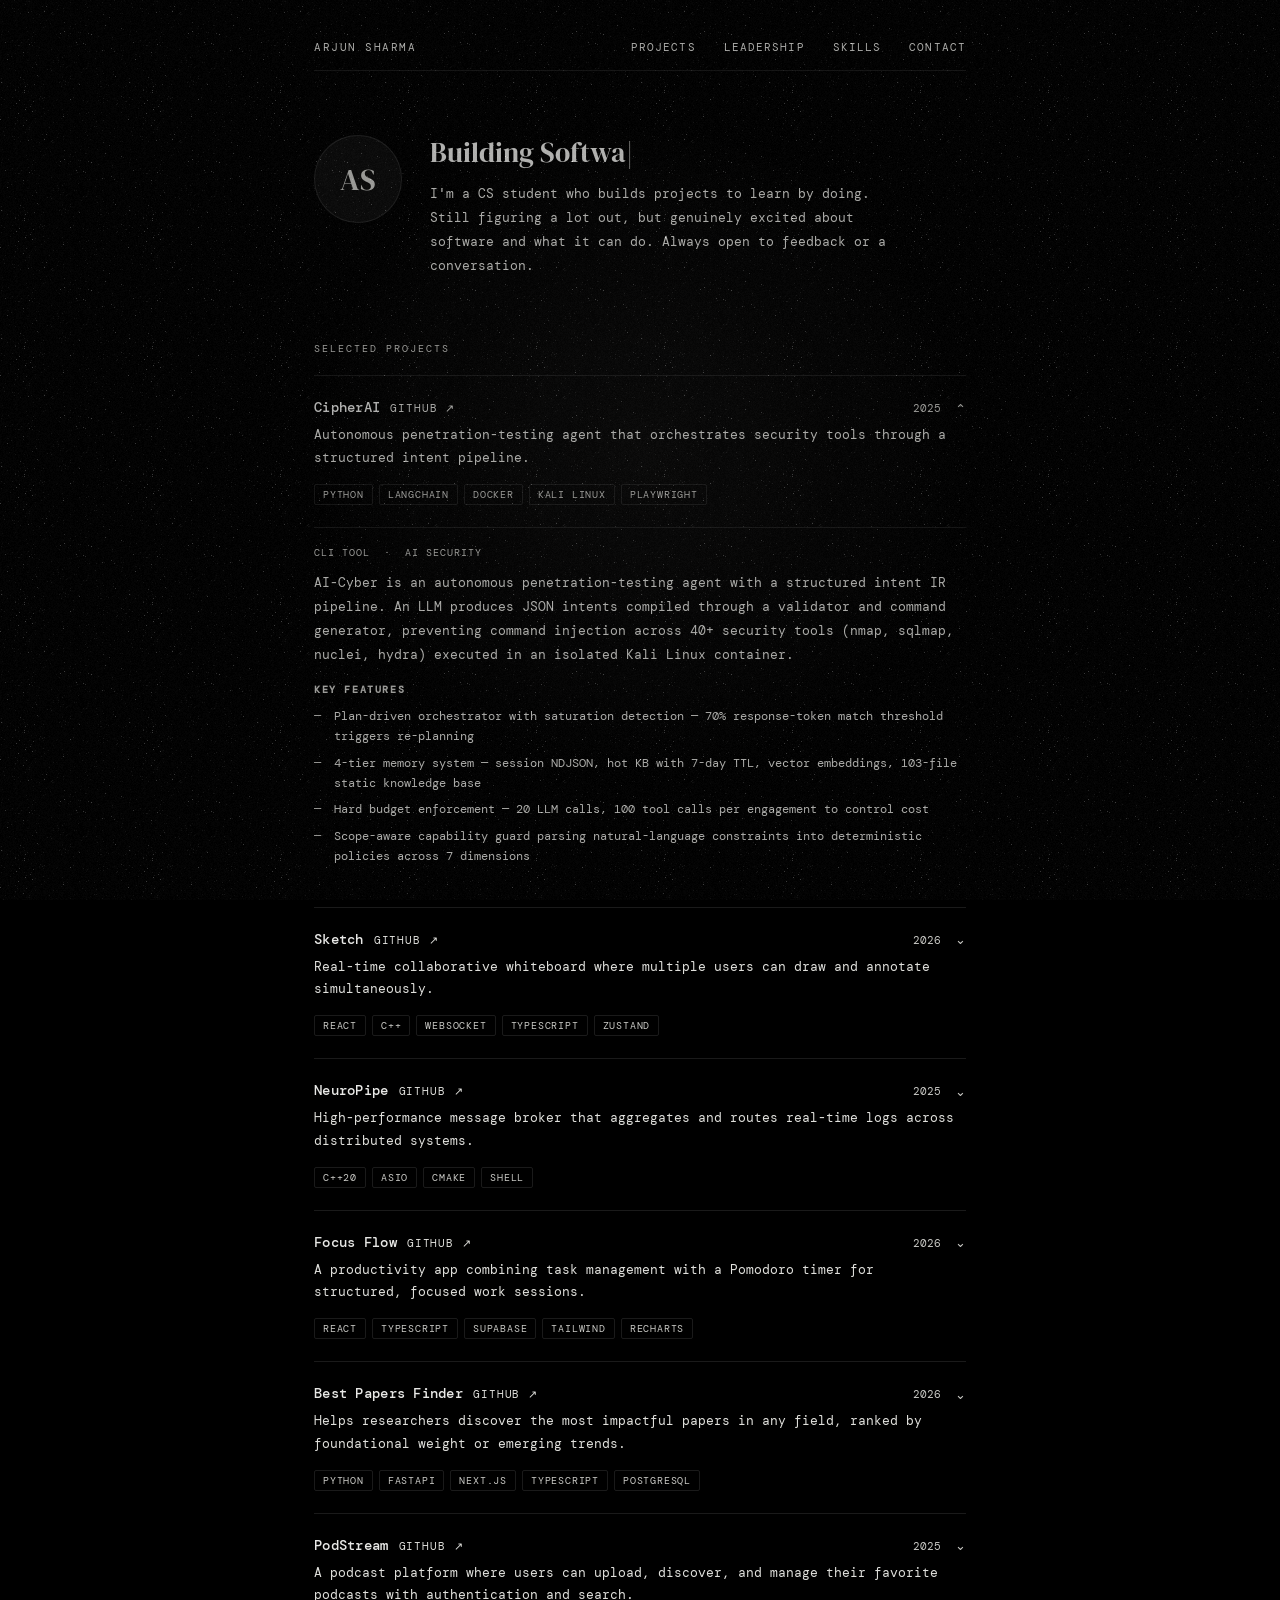
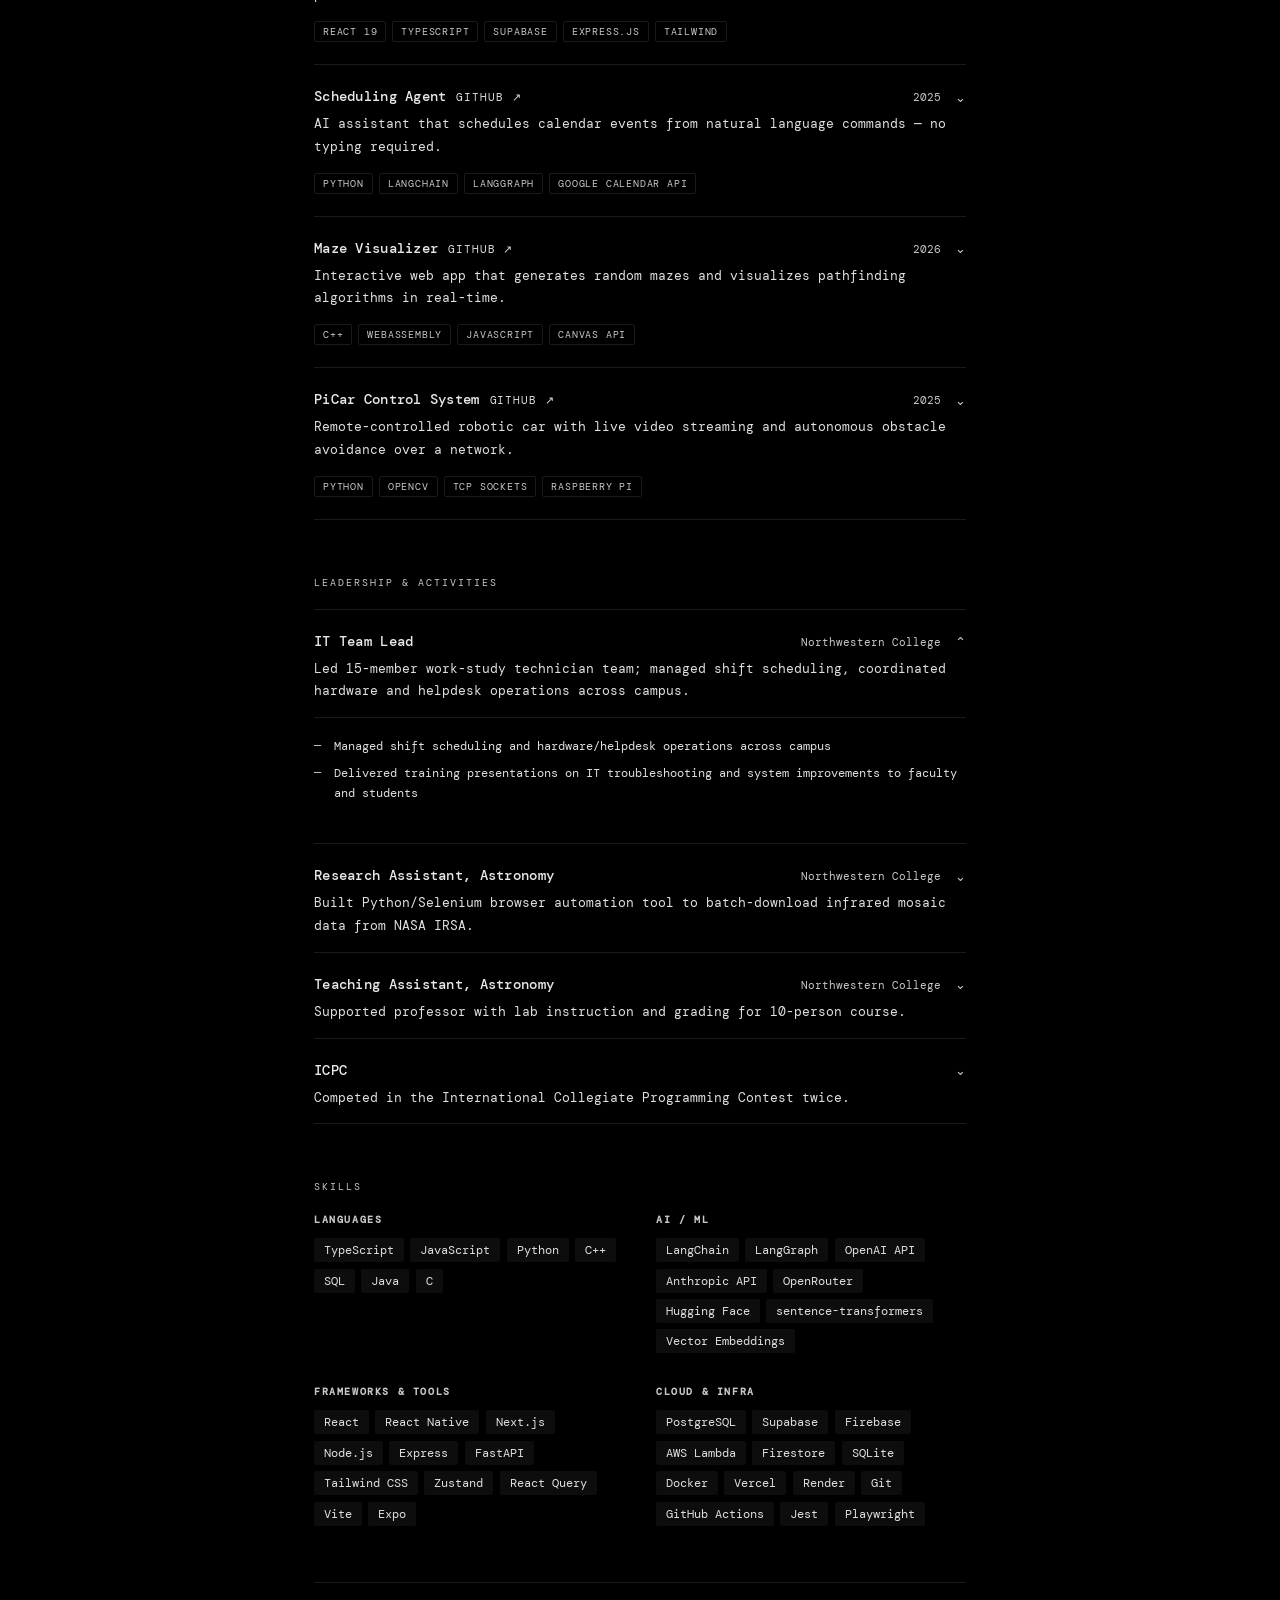
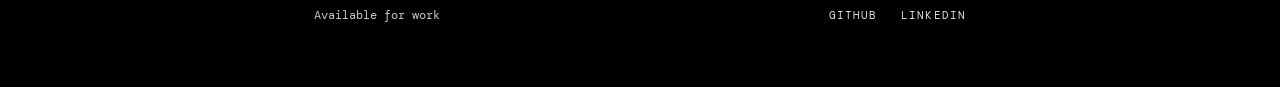
==== commit 6e2fc352: "dust effect and text visulaization" ====
--- a/index.html
+++ b/index.html
@@ -5,6 +5,7 @@
   <meta name="viewport" content="width=device-width, initial-scale=1.0" />
   <meta name="description" content="Your Name — Software Developer portfolio" />
   <title>Arjun Sharma — Portfolio</title>
+  <link rel="icon" type="image/svg+xml" href="data:image/svg+xml,%3Csvg xmlns='http://www.w3.org/2000/svg' viewBox='0 0 32 32'%3E%3Crect width='32' height='32' rx='6' fill='%23000'/%3E%3Ctext x='16' y='23' font-family='DM Serif Display, Georgia, serif' font-size='22' font-weight='400' fill='%23e8e8e6' text-anchor='middle'%3EA%3C/text%3E%3C/svg%3E" />
   <link rel="stylesheet" href="style.css" />
   <link rel="stylesheet" href="effects.css" />
 </head>
@@ -695,7 +696,7 @@
         'position:fixed;inset:0;pointer-events:none;z-index:9999;' +
         'background-image:url(' + c.toDataURL() + ');' +
         'background-repeat:repeat;background-size:128px 128px;' +
-        'opacity:0.4';
+        'opacity:0.25';
       document.body.appendChild(div);
     })();
 
--- a/style.css
+++ b/style.css
@@ -8,8 +8,8 @@
 
 :root {
   --text-primary: #e8e8e6;
-  --text-secondary: #999994;
-  --text-tertiary: #666662;
+  --text-secondary: #e0e0dc;
+  --text-tertiary: #c8c8c4;
   --bg-primary: #000000;
   --bg-secondary: #0d0d0d;
   --border: rgba(255, 255, 255, 0.1);
@@ -18,8 +18,8 @@
 @media (prefers-color-scheme: dark) {
   :root {
     --text-primary: #e8e8e6;
-    --text-secondary: #999994;
-    --text-tertiary: #666662;
+    --text-secondary: #b5b5b0;
+    --text-tertiary: #8a8a86;
     --bg-primary: #000000;
     --bg-secondary: #0d0d0d;
     --border: rgba(255, 255, 255, 0.1);
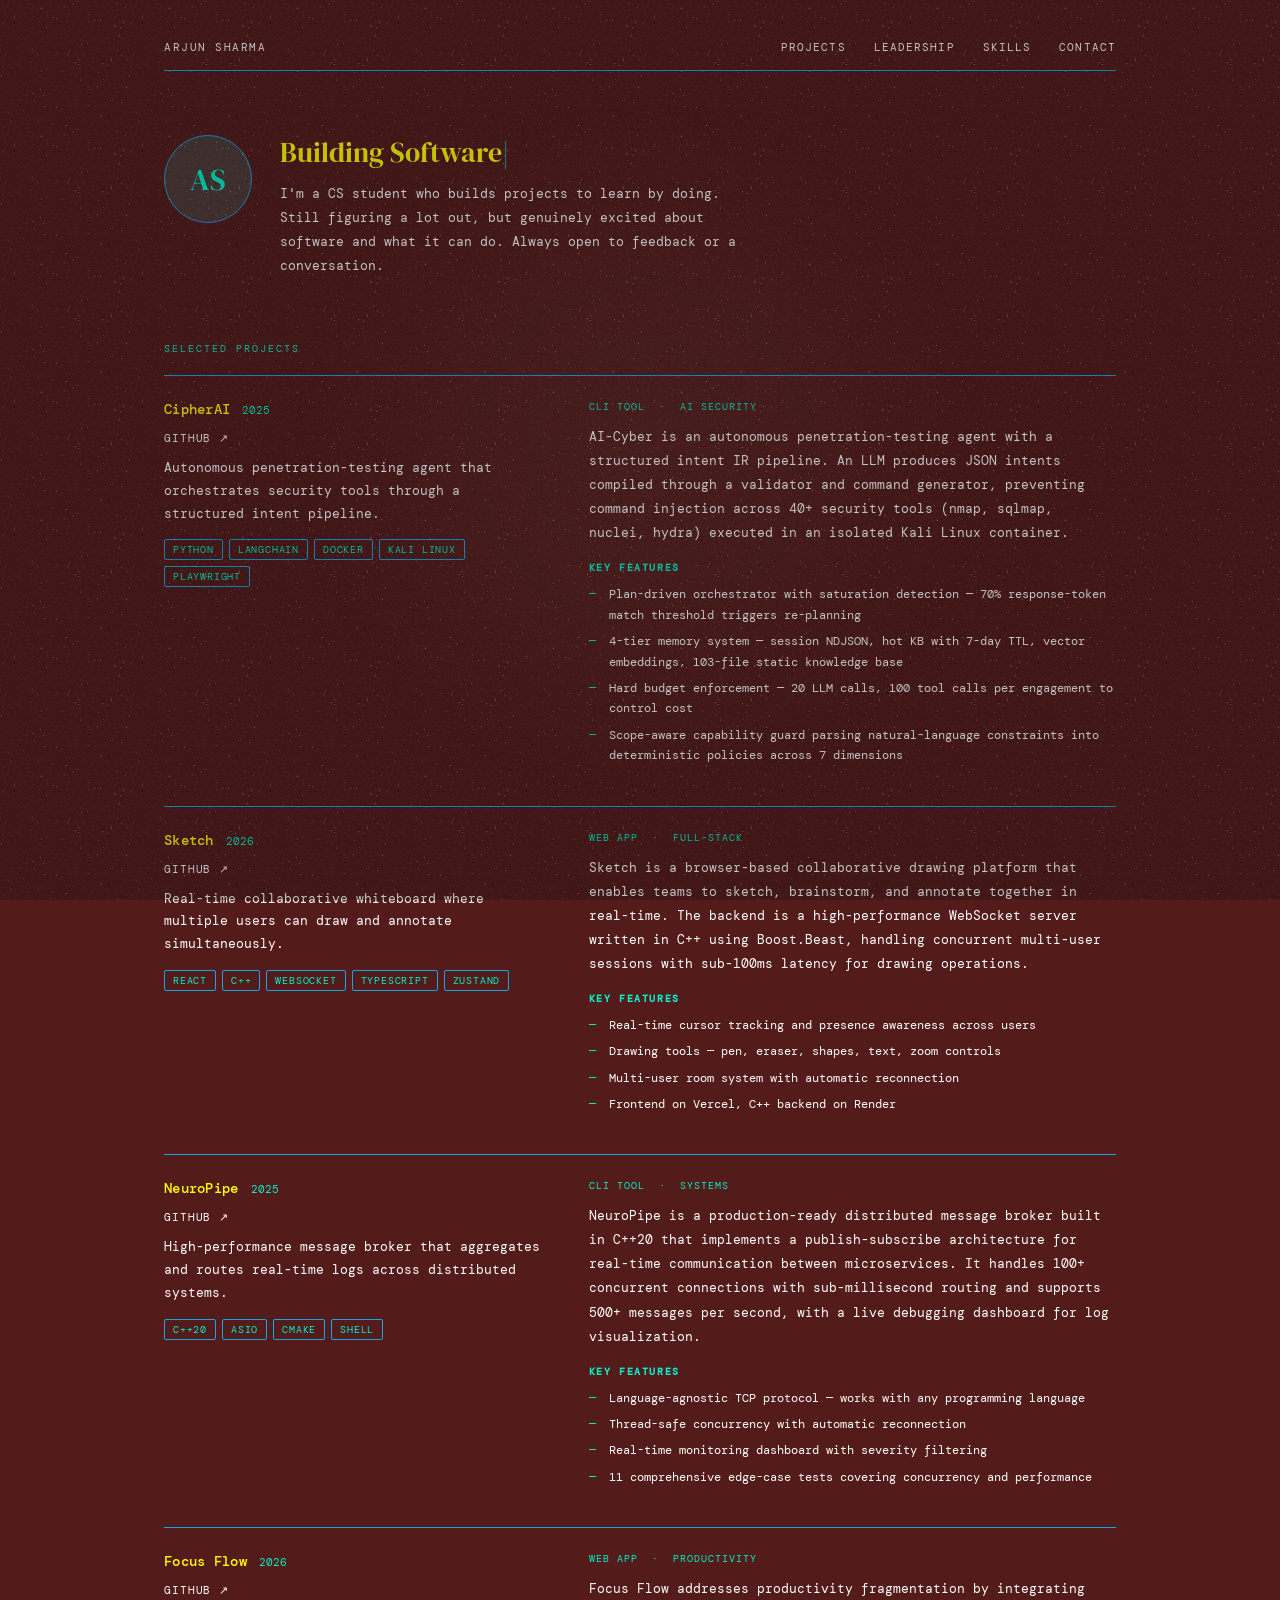
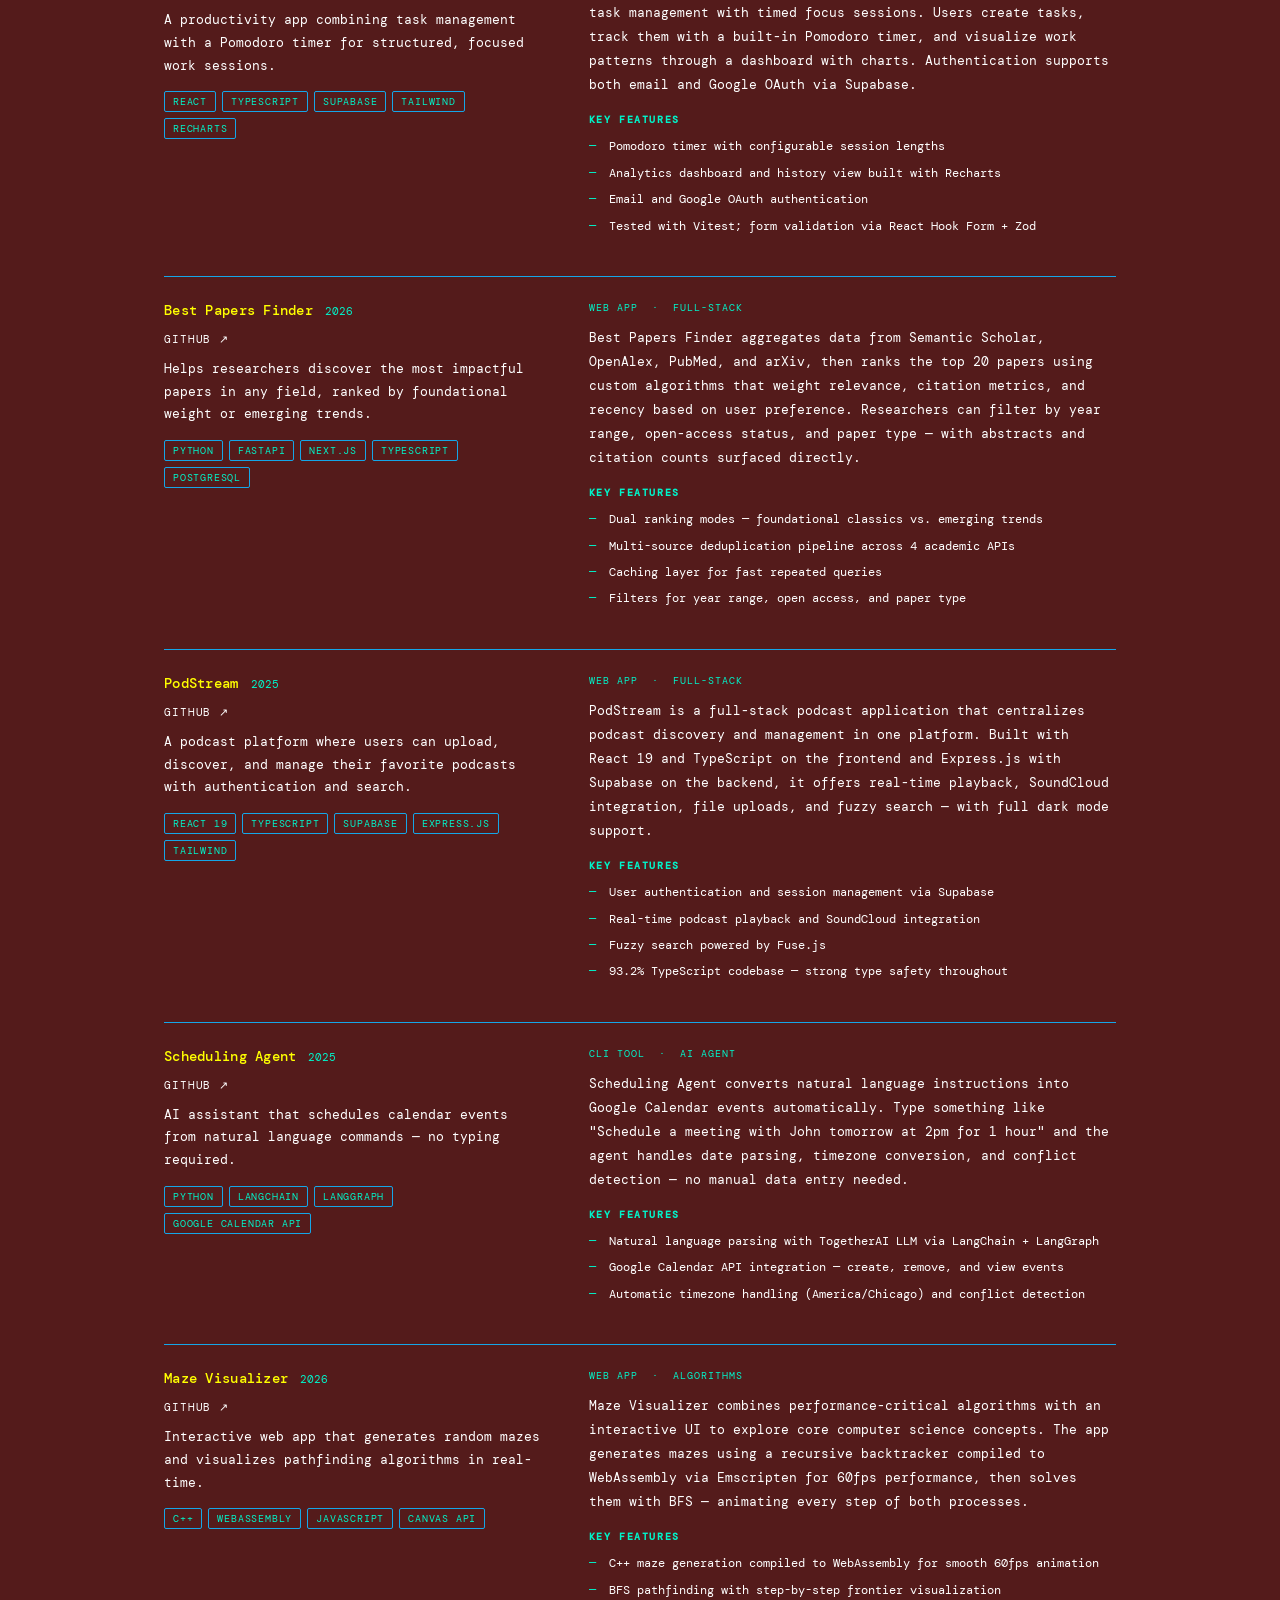
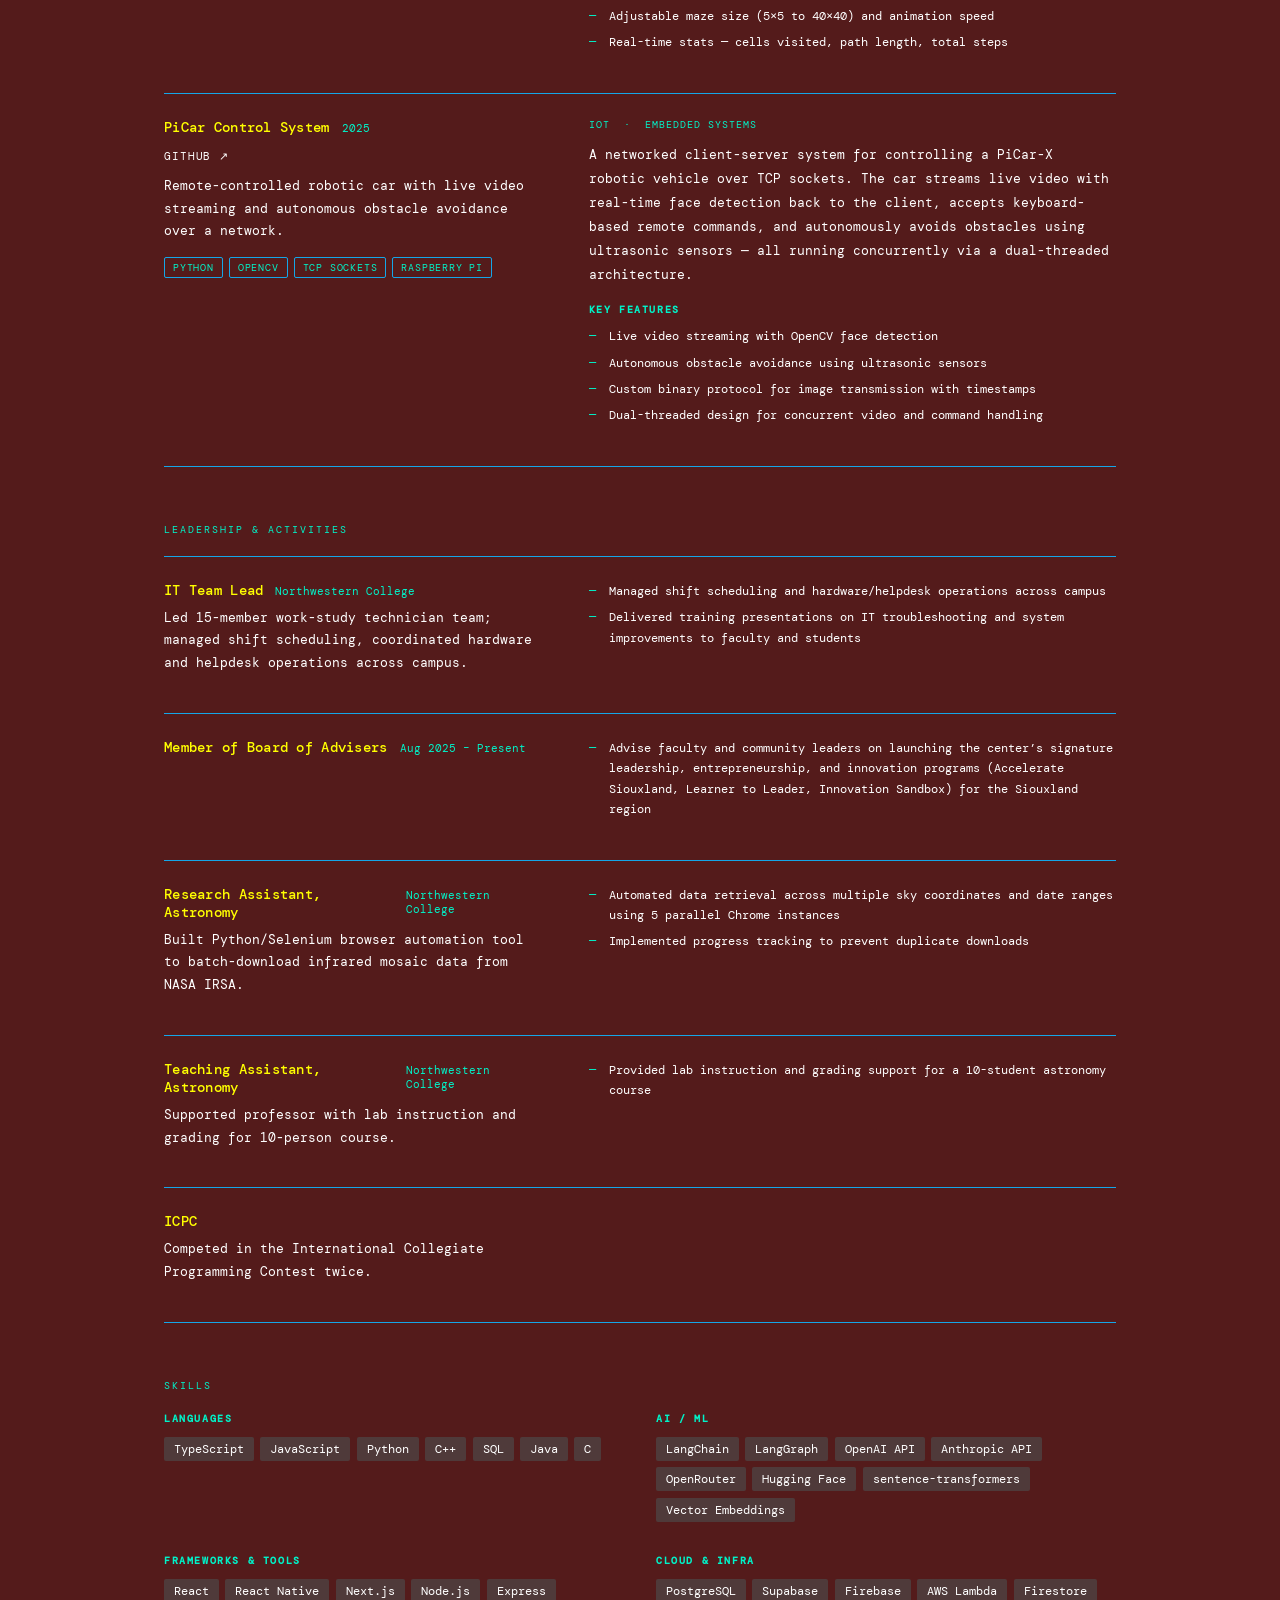
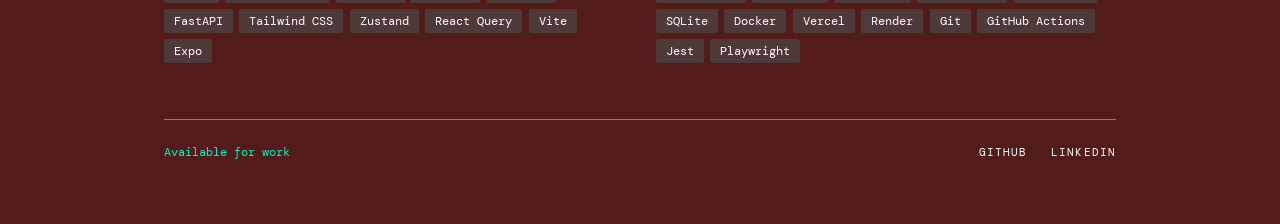
==== commit e5210795: "Card and color change" ====
--- a/index.html
+++ b/index.html
@@ -44,18 +44,13 @@
       <p class="section-label">Selected Projects</p>
 
       <!-- AI-Cyber -->
-      <article class="project-card open" id="p10">
-        <div class="card-trigger" onclick="toggleProject('p10')" role="button" tabindex="0" aria-expanded="true">
-          <div class="card-header">
-            <div class="card-title-group">
-              <span class="card-title">CipherAI</span>
-              <a href="https://github.com/arjunxplorer/CipherAI" class="gh-link" target="_blank" rel="noopener" onclick="event.stopPropagation()">GitHub ↗</a>
-            </div>
-            <div class="card-right">
-              <span class="project-year">2025</span>
-              <span class="chevron" aria-hidden="true">&#8964;</span>
-            </div>
-          </div>
+      <article class="project-card" id="p10">
+        <div class="card-main">
+          <div class="card-header">
+            <span class="card-title">CipherAI</span>
+            <span class="project-year">2025</span>
+          </div>
+          <a href="https://github.com/arjunxplorer/CipherAI" class="gh-link" target="_blank" rel="noopener">GitHub ↗</a>
           <p class="card-summary">Autonomous penetration-testing agent that orchestrates security tools through a structured intent pipeline.</p>
           <div class="project-tags">
             <span class="tag">Python</span>
@@ -65,40 +60,31 @@
             <span class="tag">Playwright</span>
           </div>
         </div>
-        <div class="card-body">
-          <div class="card-body-inner">
-            <div class="card-content">
-              <p class="card-type">CLI Tool &nbsp;·&nbsp; AI Security</p>
-              <p class="project-desc">
-                AI-Cyber is an autonomous penetration-testing agent with a structured intent IR pipeline. An LLM produces JSON intents compiled through a validator and command generator, preventing command injection across 40+ security tools (nmap, sqlmap, nuclei, hydra) executed in an isolated Kali Linux container.
-              </p>
-              <div class="card-features">
-                <h4>Key features</h4>
-                <ul class="feature-list">
-                  <li>Plan-driven orchestrator with saturation detection — 70% response-token match threshold triggers re-planning</li>
-                  <li>4-tier memory system — session NDJSON, hot KB with 7-day TTL, vector embeddings, 103-file static knowledge base</li>
-                  <li>Hard budget enforcement — 20 LLM calls, 100 tool calls per engagement to control cost</li>
-                  <li>Scope-aware capability guard parsing natural-language constraints into deterministic policies across 7 dimensions</li>
-                </ul>
-              </div>
-            </div>
+        <div class="card-details">
+          <p class="card-type">CLI Tool &nbsp;·&nbsp; AI Security</p>
+          <p class="project-desc">
+            AI-Cyber is an autonomous penetration-testing agent with a structured intent IR pipeline. An LLM produces JSON intents compiled through a validator and command generator, preventing command injection across 40+ security tools (nmap, sqlmap, nuclei, hydra) executed in an isolated Kali Linux container.
+          </p>
+          <div class="card-features">
+            <h4>Key features</h4>
+            <ul class="feature-list">
+              <li>Plan-driven orchestrator with saturation detection — 70% response-token match threshold triggers re-planning</li>
+              <li>4-tier memory system — session NDJSON, hot KB with 7-day TTL, vector embeddings, 103-file static knowledge base</li>
+              <li>Hard budget enforcement — 20 LLM calls, 100 tool calls per engagement to control cost</li>
+              <li>Scope-aware capability guard parsing natural-language constraints into deterministic policies across 7 dimensions</li>
+            </ul>
           </div>
         </div>
       </article>
 
       <!-- Sketch -->
       <article class="project-card" id="p1">
-        <div class="card-trigger" onclick="toggleProject('p1')" role="button" tabindex="0" aria-expanded="false">
-          <div class="card-header">
-            <div class="card-title-group">
-              <span class="card-title">Sketch</span>
-              <a href="https://github.com/arjunxplorer/sketch" class="gh-link" target="_blank" rel="noopener" onclick="event.stopPropagation()">GitHub ↗</a>
-            </div>
-            <div class="card-right">
-              <span class="project-year">2026</span>
-              <span class="chevron" aria-hidden="true">&#8964;</span>
-            </div>
-          </div>
+        <div class="card-main">
+          <div class="card-header">
+            <span class="card-title">Sketch</span>
+            <span class="project-year">2026</span>
+          </div>
+          <a href="https://github.com/arjunxplorer/sketch" class="gh-link" target="_blank" rel="noopener">GitHub ↗</a>
           <p class="card-summary">Real-time collaborative whiteboard where multiple users can draw and annotate simultaneously.</p>
           <div class="project-tags">
             <span class="tag">React</span>
@@ -108,43 +94,34 @@
             <span class="tag">Zustand</span>
           </div>
         </div>
-        <div class="card-body">
-          <div class="card-body-inner">
-            <div class="card-content">
-              <p class="card-type">Web App &nbsp;·&nbsp; Full-stack</p>
-              <p class="project-desc">
-                Sketch is a browser-based collaborative drawing platform that enables teams to sketch,
-                brainstorm, and annotate together in real-time. The backend is a high-performance
-                WebSocket server written in C++ using Boost.Beast, handling concurrent multi-user
-                sessions with sub-100ms latency for drawing operations.
-              </p>
-              <div class="card-features">
-                <h4>Key features</h4>
-                <ul class="feature-list">
-                  <li>Real-time cursor tracking and presence awareness across users</li>
-                  <li>Drawing tools — pen, eraser, shapes, text, zoom controls</li>
-                  <li>Multi-user room system with automatic reconnection</li>
-                  <li>Frontend on Vercel, C++ backend on Render</li>
-                </ul>
-              </div>
-            </div>
+        <div class="card-details">
+          <p class="card-type">Web App &nbsp;·&nbsp; Full-stack</p>
+          <p class="project-desc">
+            Sketch is a browser-based collaborative drawing platform that enables teams to sketch,
+            brainstorm, and annotate together in real-time. The backend is a high-performance
+            WebSocket server written in C++ using Boost.Beast, handling concurrent multi-user
+            sessions with sub-100ms latency for drawing operations.
+          </p>
+          <div class="card-features">
+            <h4>Key features</h4>
+            <ul class="feature-list">
+              <li>Real-time cursor tracking and presence awareness across users</li>
+              <li>Drawing tools — pen, eraser, shapes, text, zoom controls</li>
+              <li>Multi-user room system with automatic reconnection</li>
+              <li>Frontend on Vercel, C++ backend on Render</li>
+            </ul>
           </div>
         </div>
       </article>
 
       <!-- NeuroPipe -->
       <article class="project-card" id="p2">
-        <div class="card-trigger" onclick="toggleProject('p2')" role="button" tabindex="0" aria-expanded="false">
-          <div class="card-header">
-            <div class="card-title-group">
-              <span class="card-title">NeuroPipe</span>
-              <a href="https://github.com/arjunxplorer/NeuroPipe" class="gh-link" target="_blank" rel="noopener" onclick="event.stopPropagation()">GitHub ↗</a>
-            </div>
-            <div class="card-right">
-              <span class="project-year">2025</span>
-              <span class="chevron" aria-hidden="true">&#8964;</span>
-            </div>
-          </div>
+        <div class="card-main">
+          <div class="card-header">
+            <span class="card-title">NeuroPipe</span>
+            <span class="project-year">2025</span>
+          </div>
+          <a href="https://github.com/arjunxplorer/NeuroPipe" class="gh-link" target="_blank" rel="noopener">GitHub ↗</a>
           <p class="card-summary">High-performance message broker that aggregates and routes real-time logs across distributed systems.</p>
           <div class="project-tags">
             <span class="tag">C++20</span>
@@ -153,17 +130,15 @@
             <span class="tag">Shell</span>
           </div>
         </div>
-        <div class="card-body">
-          <div class="card-body-inner">
-            <div class="card-content">
-              <p class="card-type">CLI Tool &nbsp;·&nbsp; Systems</p>
-              <p class="project-desc">
-                NeuroPipe is a production-ready distributed message broker built in C++20 that implements
+        <div class="card-details">
+          <p class="card-type">CLI Tool &nbsp;·&nbsp; Systems</p>
+          <p class="project-desc">
+            NeuroPipe is a production-ready distributed message broker built in C++20 that implements
                 a publish-subscribe architecture for real-time communication between microservices.
                 It handles 100+ concurrent connections with sub-millisecond routing and supports
                 500+ messages per second, with a live debugging dashboard for log visualization.
-              </p>
-              <div class="card-features">
+          </p>
+          <div class="card-features">
                 <h4>Key features</h4>
                 <ul class="feature-list">
                   <li>Language-agnostic TCP protocol — works with any programming language</li>
@@ -172,24 +147,17 @@
                   <li>11 comprehensive edge-case tests covering concurrency and performance</li>
                 </ul>
               </div>
-            </div>
-          </div>
         </div>
       </article>
 
       <!-- Focus Flow -->
       <article class="project-card" id="p8">
-        <div class="card-trigger" onclick="toggleProject('p8')" role="button" tabindex="0" aria-expanded="false">
-          <div class="card-header">
-            <div class="card-title-group">
-              <span class="card-title">Focus Flow</span>
-              <a href="https://github.com/arjunxplorer/focus-flow" class="gh-link" target="_blank" rel="noopener" onclick="event.stopPropagation()">GitHub ↗</a>
-            </div>
-            <div class="card-right">
-              <span class="project-year">2026</span>
-              <span class="chevron" aria-hidden="true">&#8964;</span>
-            </div>
-          </div>
+        <div class="card-main">
+          <div class="card-header">
+            <span class="card-title">Focus Flow</span>
+            <span class="project-year">2026</span>
+          </div>
+          <a href="https://github.com/arjunxplorer/focus-flow" class="gh-link" target="_blank" rel="noopener">GitHub ↗</a>
           <p class="card-summary">A productivity app combining task management with a Pomodoro timer for structured, focused work sessions.</p>
           <div class="project-tags">
             <span class="tag">React</span>
@@ -199,17 +167,15 @@
             <span class="tag">Recharts</span>
           </div>
         </div>
-        <div class="card-body">
-          <div class="card-body-inner">
-            <div class="card-content">
-              <p class="card-type">Web App &nbsp;·&nbsp; Productivity</p>
-              <p class="project-desc">
-                Focus Flow addresses productivity fragmentation by integrating task management with
+        <div class="card-details">
+          <p class="card-type">Web App &nbsp;·&nbsp; Productivity</p>
+          <p class="project-desc">
+            Focus Flow addresses productivity fragmentation by integrating task management with
                 timed focus sessions. Users create tasks, track them with a built-in Pomodoro timer,
                 and visualize work patterns through a dashboard with charts. Authentication supports
                 both email and Google OAuth via Supabase.
-              </p>
-              <div class="card-features">
+          </p>
+          <div class="card-features">
                 <h4>Key features</h4>
                 <ul class="feature-list">
                   <li>Pomodoro timer with configurable session lengths</li>
@@ -218,24 +184,17 @@
                   <li>Tested with Vitest; form validation via React Hook Form + Zod</li>
                 </ul>
               </div>
-            </div>
-          </div>
         </div>
       </article>
 
       <!-- Best Papers Finder -->
       <article class="project-card" id="p5">
-        <div class="card-trigger" onclick="toggleProject('p5')" role="button" tabindex="0" aria-expanded="false">
-          <div class="card-header">
-            <div class="card-title-group">
-              <span class="card-title">Best Papers Finder</span>
-              <a href="https://github.com/arjunxplorer/Research-Paper-finder" class="gh-link" target="_blank" rel="noopener" onclick="event.stopPropagation()">GitHub ↗</a>
-            </div>
-            <div class="card-right">
-              <span class="project-year">2026</span>
-              <span class="chevron" aria-hidden="true">&#8964;</span>
-            </div>
-          </div>
+        <div class="card-main">
+          <div class="card-header">
+            <span class="card-title">Best Papers Finder</span>
+            <span class="project-year">2026</span>
+          </div>
+          <a href="https://github.com/arjunxplorer/Research-Paper-finder" class="gh-link" target="_blank" rel="noopener">GitHub ↗</a>
           <p class="card-summary">Helps researchers discover the most impactful papers in any field, ranked by foundational weight or emerging trends.</p>
           <div class="project-tags">
             <span class="tag">Python</span>
@@ -245,17 +204,15 @@
             <span class="tag">PostgreSQL</span>
           </div>
         </div>
-        <div class="card-body">
-          <div class="card-body-inner">
-            <div class="card-content">
-              <p class="card-type">Web App &nbsp;·&nbsp; Full-stack</p>
-              <p class="project-desc">
-                Best Papers Finder aggregates data from Semantic Scholar, OpenAlex, PubMed, and arXiv,
+        <div class="card-details">
+          <p class="card-type">Web App &nbsp;·&nbsp; Full-stack</p>
+          <p class="project-desc">
+            Best Papers Finder aggregates data from Semantic Scholar, OpenAlex, PubMed, and arXiv,
                 then ranks the top 20 papers using custom algorithms that weight relevance, citation
                 metrics, and recency based on user preference. Researchers can filter by year range,
                 open-access status, and paper type — with abstracts and citation counts surfaced directly.
-              </p>
-              <div class="card-features">
+          </p>
+          <div class="card-features">
                 <h4>Key features</h4>
                 <ul class="feature-list">
                   <li>Dual ranking modes — foundational classics vs. emerging trends</li>
@@ -264,24 +221,17 @@
                   <li>Filters for year range, open access, and paper type</li>
                 </ul>
               </div>
-            </div>
-          </div>
         </div>
       </article>
 
       <!-- PodStream -->
       <article class="project-card" id="p6">
-        <div class="card-trigger" onclick="toggleProject('p6')" role="button" tabindex="0" aria-expanded="false">
-          <div class="card-header">
-            <div class="card-title-group">
-              <span class="card-title">PodStream</span>
-              <a href="https://github.com/arjunxplorer/PodStream" class="gh-link" target="_blank" rel="noopener" onclick="event.stopPropagation()">GitHub ↗</a>
-            </div>
-            <div class="card-right">
-              <span class="project-year">2025</span>
-              <span class="chevron" aria-hidden="true">&#8964;</span>
-            </div>
-          </div>
+        <div class="card-main">
+          <div class="card-header">
+            <span class="card-title">PodStream</span>
+            <span class="project-year">2025</span>
+          </div>
+          <a href="https://github.com/arjunxplorer/PodStream" class="gh-link" target="_blank" rel="noopener">GitHub ↗</a>
           <p class="card-summary">A podcast platform where users can upload, discover, and manage their favorite podcasts with authentication and search.</p>
           <div class="project-tags">
             <span class="tag">React 19</span>
@@ -291,17 +241,15 @@
             <span class="tag">Tailwind</span>
           </div>
         </div>
-        <div class="card-body">
-          <div class="card-body-inner">
-            <div class="card-content">
-              <p class="card-type">Web App &nbsp;·&nbsp; Full-stack</p>
-              <p class="project-desc">
-                PodStream is a full-stack podcast application that centralizes podcast discovery and
+        <div class="card-details">
+          <p class="card-type">Web App &nbsp;·&nbsp; Full-stack</p>
+          <p class="project-desc">
+            PodStream is a full-stack podcast application that centralizes podcast discovery and
                 management in one platform. Built with React 19 and TypeScript on the frontend and
                 Express.js with Supabase on the backend, it offers real-time playback, SoundCloud
                 integration, file uploads, and fuzzy search — with full dark mode support.
-              </p>
-              <div class="card-features">
+          </p>
+          <div class="card-features">
                 <h4>Key features</h4>
                 <ul class="feature-list">
                   <li>User authentication and session management via Supabase</li>
@@ -310,24 +258,17 @@
                   <li>93.2% TypeScript codebase — strong type safety throughout</li>
                 </ul>
               </div>
-            </div>
-          </div>
         </div>
       </article>
 
       <!-- Scheduling Agent -->
       <article class="project-card" id="p4">
-        <div class="card-trigger" onclick="toggleProject('p4')" role="button" tabindex="0" aria-expanded="false">
-          <div class="card-header">
-            <div class="card-title-group">
-              <span class="card-title">Scheduling Agent</span>
-              <a href="https://github.com/arjunxplorer/SchedulingAgent" class="gh-link" target="_blank" rel="noopener" onclick="event.stopPropagation()">GitHub ↗</a>
-            </div>
-            <div class="card-right">
-              <span class="project-year">2025</span>
-              <span class="chevron" aria-hidden="true">&#8964;</span>
-            </div>
-          </div>
+        <div class="card-main">
+          <div class="card-header">
+            <span class="card-title">Scheduling Agent</span>
+            <span class="project-year">2025</span>
+          </div>
+          <a href="https://github.com/arjunxplorer/SchedulingAgent" class="gh-link" target="_blank" rel="noopener">GitHub ↗</a>
           <p class="card-summary">AI assistant that schedules calendar events from natural language commands — no typing required.</p>
           <div class="project-tags">
             <span class="tag">Python</span>
@@ -336,17 +277,15 @@
             <span class="tag">Google Calendar API</span>
           </div>
         </div>
-        <div class="card-body">
-          <div class="card-body-inner">
-            <div class="card-content">
-              <p class="card-type">CLI Tool &nbsp;·&nbsp; AI Agent</p>
-              <p class="project-desc">
-                Scheduling Agent converts natural language instructions into Google Calendar events
+        <div class="card-details">
+          <p class="card-type">CLI Tool &nbsp;·&nbsp; AI Agent</p>
+          <p class="project-desc">
+            Scheduling Agent converts natural language instructions into Google Calendar events
                 automatically. Type something like "Schedule a meeting with John tomorrow at 2pm for
                 1 hour" and the agent handles date parsing, timezone conversion, and conflict detection —
                 no manual data entry needed.
-              </p>
-              <div class="card-features">
+          </p>
+          <div class="card-features">
                 <h4>Key features</h4>
                 <ul class="feature-list">
                   <li>Natural language parsing with TogetherAI LLM via LangChain + LangGraph</li>
@@ -354,24 +293,17 @@
                   <li>Automatic timezone handling (America/Chicago) and conflict detection</li>
                 </ul>
               </div>
-            </div>
-          </div>
         </div>
       </article>
 
       <!-- Maze Visualizer -->
       <article class="project-card" id="p3">
-        <div class="card-trigger" onclick="toggleProject('p3')" role="button" tabindex="0" aria-expanded="false">
-          <div class="card-header">
-            <div class="card-title-group">
-              <span class="card-title">Maze Visualizer</span>
-              <a href="https://github.com/arjunxplorer/Maze-Solver" class="gh-link" target="_blank" rel="noopener" onclick="event.stopPropagation()">GitHub ↗</a>
-            </div>
-            <div class="card-right">
-              <span class="project-year">2026</span>
-              <span class="chevron" aria-hidden="true">&#8964;</span>
-            </div>
-          </div>
+        <div class="card-main">
+          <div class="card-header">
+            <span class="card-title">Maze Visualizer</span>
+            <span class="project-year">2026</span>
+          </div>
+          <a href="https://github.com/arjunxplorer/Maze-Solver" class="gh-link" target="_blank" rel="noopener">GitHub ↗</a>
           <p class="card-summary">Interactive web app that generates random mazes and visualizes pathfinding algorithms in real-time.</p>
           <div class="project-tags">
             <span class="tag">C++</span>
@@ -380,17 +312,15 @@
             <span class="tag">Canvas API</span>
           </div>
         </div>
-        <div class="card-body">
-          <div class="card-body-inner">
-            <div class="card-content">
-              <p class="card-type">Web App &nbsp;·&nbsp; Algorithms</p>
-              <p class="project-desc">
-                Maze Visualizer combines performance-critical algorithms with an interactive UI to explore
+        <div class="card-details">
+          <p class="card-type">Web App &nbsp;·&nbsp; Algorithms</p>
+          <p class="project-desc">
+            Maze Visualizer combines performance-critical algorithms with an interactive UI to explore
                 core computer science concepts. The app generates mazes using a recursive backtracker
                 compiled to WebAssembly via Emscripten for 60fps performance, then solves them with BFS —
                 animating every step of both processes.
-              </p>
-              <div class="card-features">
+          </p>
+          <div class="card-features">
                 <h4>Key features</h4>
                 <ul class="feature-list">
                   <li>C++ maze generation compiled to WebAssembly for smooth 60fps animation</li>
@@ -399,24 +329,17 @@
                   <li>Real-time stats — cells visited, path length, total steps</li>
                 </ul>
               </div>
-            </div>
-          </div>
         </div>
       </article>
 
       <!-- PiCar -->
       <article class="project-card" id="p9">
-        <div class="card-trigger" onclick="toggleProject('p9')" role="button" tabindex="0" aria-expanded="false">
-          <div class="card-header">
-            <div class="card-title-group">
-              <span class="card-title">PiCar Control System</span>
-              <a href="https://github.com/OfficialArapaima/networking-picar3" class="gh-link" target="_blank" rel="noopener" onclick="event.stopPropagation()">GitHub ↗</a>
-            </div>
-            <div class="card-right">
-              <span class="project-year">2025</span>
-              <span class="chevron" aria-hidden="true">&#8964;</span>
-            </div>
-          </div>
+        <div class="card-main">
+          <div class="card-header">
+            <span class="card-title">PiCar Control System</span>
+            <span class="project-year">2025</span>
+          </div>
+          <a href="https://github.com/OfficialArapaima/networking-picar3" class="gh-link" target="_blank" rel="noopener">GitHub ↗</a>
           <p class="card-summary">Remote-controlled robotic car with live video streaming and autonomous obstacle avoidance over a network.</p>
           <div class="project-tags">
             <span class="tag">Python</span>
@@ -425,17 +348,15 @@
             <span class="tag">Raspberry Pi</span>
           </div>
         </div>
-        <div class="card-body">
-          <div class="card-body-inner">
-            <div class="card-content">
-              <p class="card-type">IoT &nbsp;·&nbsp; Embedded Systems</p>
-              <p class="project-desc">
-                A networked client-server system for controlling a PiCar-X robotic vehicle over TCP sockets.
+        <div class="card-details">
+          <p class="card-type">IoT &nbsp;·&nbsp; Embedded Systems</p>
+          <p class="project-desc">
+            A networked client-server system for controlling a PiCar-X robotic vehicle over TCP sockets.
                 The car streams live video with real-time face detection back to the client, accepts
                 keyboard-based remote commands, and autonomously avoids obstacles using ultrasonic sensors —
                 all running concurrently via a dual-threaded architecture.
-              </p>
-              <div class="card-features">
+          </p>
+          <div class="card-features">
                 <h4>Key features</h4>
                 <ul class="feature-list">
                   <li>Live video streaming with OpenCV face detection</li>
@@ -444,8 +365,6 @@
                   <li>Dual-threaded design for concurrent video and command handling</li>
                 </ul>
               </div>
-            </div>
-          </div>
         </div>
       </article>
 
@@ -455,89 +374,72 @@
     <section class="projects" id="leadership">
       <p class="section-label">Leadership &amp; Activities</p>
 
-      <article class="project-card open" id="l1">
-        <div class="card-trigger" onclick="toggleProject('l1')" role="button" tabindex="0" aria-expanded="true">
-          <div class="card-header">
-            <div class="card-title-group">
-              <span class="card-title">IT Team Lead</span>
-            </div>
-            <div class="card-right">
-              <span class="project-year">Northwestern College</span>
-              <span class="chevron" aria-hidden="true">&#8964;</span>
-            </div>
+      <article class="project-card" id="l1">
+        <div class="card-main">
+          <div class="card-header">
+            <span class="card-title">IT Team Lead</span>
+            <span class="project-year">Northwestern College</span>
           </div>
           <p class="card-summary">Led 15-member work-study technician team; managed shift scheduling, coordinated hardware and helpdesk operations across campus.</p>
         </div>
-        <div class="card-body">
-          <div class="card-body-inner">
-            <div class="card-content">
-              <ul class="feature-list">
+        <div class="card-details">
+          <ul class="feature-list">
                 <li>Managed shift scheduling and hardware/helpdesk operations across campus</li>
                 <li>Delivered training presentations on IT troubleshooting and system improvements to faculty and students</li>
               </ul>
-            </div>
-          </div>
+        </div>
+      </article>
+
+
+      <article class="project-card" id="l5">
+        <div class="card-main">
+          <div class="card-header">
+            <span class="card-title">Member of Board of Advisers</span>
+            <span class="project-year">Aug 2025 – Present</span>
+          </div>
+        </div>
+        <div class="card-details">
+          <ul class="feature-list">
+            <li>Advise faculty and community leaders on launching the center’s signature leadership, entrepreneurship, and innovation programs (Accelerate Siouxland, Learner to Leader, Innovation Sandbox) for the Siouxland region</li>
+          </ul>
         </div>
       </article>
 
       <article class="project-card" id="l2">
-        <div class="card-trigger" onclick="toggleProject('l2')" role="button" tabindex="0" aria-expanded="false">
-          <div class="card-header">
-            <div class="card-title-group">
-              <span class="card-title">Research Assistant, Astronomy</span>
-            </div>
-            <div class="card-right">
-              <span class="project-year">Northwestern College</span>
-              <span class="chevron" aria-hidden="true">&#8964;</span>
-            </div>
+        <div class="card-main">
+          <div class="card-header">
+            <span class="card-title">Research Assistant, Astronomy</span>
+            <span class="project-year">Northwestern College</span>
           </div>
           <p class="card-summary">Built Python/Selenium browser automation tool to batch-download infrared mosaic data from NASA IRSA.</p>
         </div>
-        <div class="card-body">
-          <div class="card-body-inner">
-            <div class="card-content">
-              <ul class="feature-list">
+        <div class="card-details">
+          <ul class="feature-list">
                 <li>Automated data retrieval across multiple sky coordinates and date ranges using 5 parallel Chrome instances</li>
                 <li>Implemented progress tracking to prevent duplicate downloads</li>
               </ul>
-            </div>
-          </div>
         </div>
       </article>
 
       <article class="project-card" id="l3">
-        <div class="card-trigger" onclick="toggleProject('l3')" role="button" tabindex="0" aria-expanded="false">
-          <div class="card-header">
-            <div class="card-title-group">
-              <span class="card-title">Teaching Assistant, Astronomy</span>
-            </div>
-            <div class="card-right">
-              <span class="project-year">Northwestern College</span>
-              <span class="chevron" aria-hidden="true">&#8964;</span>
-            </div>
+        <div class="card-main">
+          <div class="card-header">
+            <span class="card-title">Teaching Assistant, Astronomy</span>
+            <span class="project-year">Northwestern College</span>
           </div>
           <p class="card-summary">Supported professor with lab instruction and grading for 10-person course.</p>
         </div>
-        <div class="card-body">
-          <div class="card-body-inner">
-            <div class="card-content">
-              <ul class="feature-list">
+        <div class="card-details">
+          <ul class="feature-list">
                 <li>Provided lab instruction and grading support for a 10-student astronomy course</li>
               </ul>
-            </div>
-          </div>
         </div>
       </article>
 
       <article class="project-card" id="l4">
-        <div class="card-trigger" onclick="toggleProject('l4')" role="button" tabindex="0" aria-expanded="false">
-          <div class="card-header">
-            <div class="card-title-group">
-              <span class="card-title">ICPC</span>
-            </div>
-            <div class="card-right">
-              <span class="chevron" aria-hidden="true">&#8964;</span>
-            </div>
+        <div class="card-main">
+          <div class="card-header">
+            <span class="card-title">ICPC</span>
           </div>
           <p class="card-summary">Competed in the International Collegiate Programming Contest twice.</p>
         </div>
@@ -623,23 +525,6 @@
   </div>
 
   <script>
-    function toggleProject(id) {
-      const card = document.getElementById(id);
-      const trigger = card.querySelector('.card-trigger');
-      const isOpen = card.classList.contains('open');
-      card.classList.toggle('open', !isOpen);
-      trigger.setAttribute('aria-expanded', String(!isOpen));
-    }
-
-    document.querySelectorAll('.card-trigger').forEach(el => {
-      el.addEventListener('keydown', e => {
-        if (e.key === 'Enter' || e.key === ' ') {
-          e.preventDefault();
-          el.click();
-        }
-      });
-    });
-
     // Typewriter
     (function() {
       const el = document.getElementById('typewriter');
--- a/style.css
+++ b/style.css
@@ -7,22 +7,22 @@
 }
 
 :root {
-  --text-primary: #e8e8e6;
-  --text-secondary: #e0e0dc;
-  --text-tertiary: #c8c8c4;
-  --bg-primary: #000000;
-  --bg-secondary: #0d0d0d;
-  --border: rgba(255, 255, 255, 0.1);
+  --text-primary: #ffff00;
+  --text-secondary: #ffffff;
+  --text-tertiary: #00f3c9;
+  --bg-primary: #541b1b;
+  --bg-secondary: #4f3a3a;
+  --border: rgb(21 166 232);
 }
 
 @media (prefers-color-scheme: dark) {
   :root {
-    --text-primary: #e8e8e6;
-    --text-secondary: #b5b5b0;
-    --text-tertiary: #8a8a86;
-    --bg-primary: #000000;
-    --bg-secondary: #0d0d0d;
-    --border: rgba(255, 255, 255, 0.1);
+    --text-primary: #ffff00;
+    --text-secondary: #ffffff;
+    --text-tertiary: #00f3c9;
+    --bg-primary: #541b1b;
+    --bg-secondary: #4f3a3a;
+    --border: rgb(21 166 232);
   }
 }
 
@@ -41,7 +41,7 @@
 
 /* ── Layout ── */
 .port {
-  max-width: 700px;
+  max-width: 1000px;
   margin: 0 auto;
   padding: 2.5rem 1.5rem 4rem;
 }
@@ -143,6 +143,10 @@
 }
 
 .project-card {
+  display: grid;
+  grid-template-columns: minmax(0, 5fr) minmax(0, 7fr);
+  gap: 3rem;
+  padding: 1.5rem 0;
   border-top: 0.5px solid var(--border);
 }
 
@@ -150,36 +154,12 @@
   border-bottom: 0.5px solid var(--border);
 }
 
-/* Card face trigger */
-.card-trigger {
-  width: 100%;
-  background: none;
-  border: none;
-  padding: 1.375rem 0 0;
-  cursor: pointer;
-  text-align: left;
-  font-family: 'DM Mono', monospace;
-  transition: opacity 0.2s ease;
-  display: block;
-}
-
-.card-trigger:hover {
-  opacity: 0.65;
-}
-
-
-/* Title row */
 .card-header {
   display: flex;
-  justify-content: space-between;
   align-items: baseline;
+  gap: 0.75rem;
+  justify-content: flex-start;
   margin-bottom: 0.5rem;
-}
-
-.card-title-group {
-  display: flex;
-  align-items: baseline;
-  gap: 0.625rem;
 }
 
 .card-title {
@@ -189,27 +169,9 @@
   letter-spacing: 0.02em;
 }
 
-.card-right {
-  display: flex;
-  align-items: center;
-  gap: 0.875rem;
-}
-
 .project-year {
   font-size: 11px;
   color: var(--text-tertiary);
-}
-
-.chevron {
-  font-size: 13px;
-  color: var(--text-tertiary);
-  transition: transform 0.3s ease;
-  display: inline-block;
-  line-height: 1;
-}
-
-.project-card.open .chevron {
-  transform: rotate(180deg);
 }
 
 /* One-line summary */
@@ -220,12 +182,10 @@
   margin-bottom: 0.875rem;
 }
 
-/* Tags row — sits inside button, bottom of card face */
 .project-tags {
   display: flex;
   gap: 0.375rem;
   flex-wrap: wrap;
-  padding-bottom: 1.375rem;
 }
 
 .tag {
@@ -236,26 +196,6 @@
   border: 0.5px solid var(--border);
   color: var(--text-tertiary);
   border-radius: 2px;
-}
-
-/* ── Expandable detail panel ── */
-.card-body {
-  display: grid;
-  grid-template-rows: 0fr;
-  transition: grid-template-rows 0.35s ease;
-}
-
-.project-card.open .card-body {
-  grid-template-rows: 1fr;
-}
-
-.card-body-inner {
-  overflow: hidden;
-}
-
-.card-content {
-  border-top: 0.5px solid var(--border);
-  padding: 1.125rem 0 1.5rem;
 }
 
 .card-type {
@@ -305,6 +245,8 @@
 }
 
 .gh-link {
+  display: inline-block;
+  margin-bottom: 0.75rem;
   font-size: 11px;
   letter-spacing: 0.08em;
   text-transform: uppercase;
@@ -383,6 +325,13 @@
 }
 
 /* ── Responsive ── */
+@media (max-width: 720px) {
+  .project-card {
+    grid-template-columns: 1fr;
+    gap: 1rem;
+  }
+}
+
 @media (max-width: 520px) {
   .hero {
     grid-template-columns: 1fr;
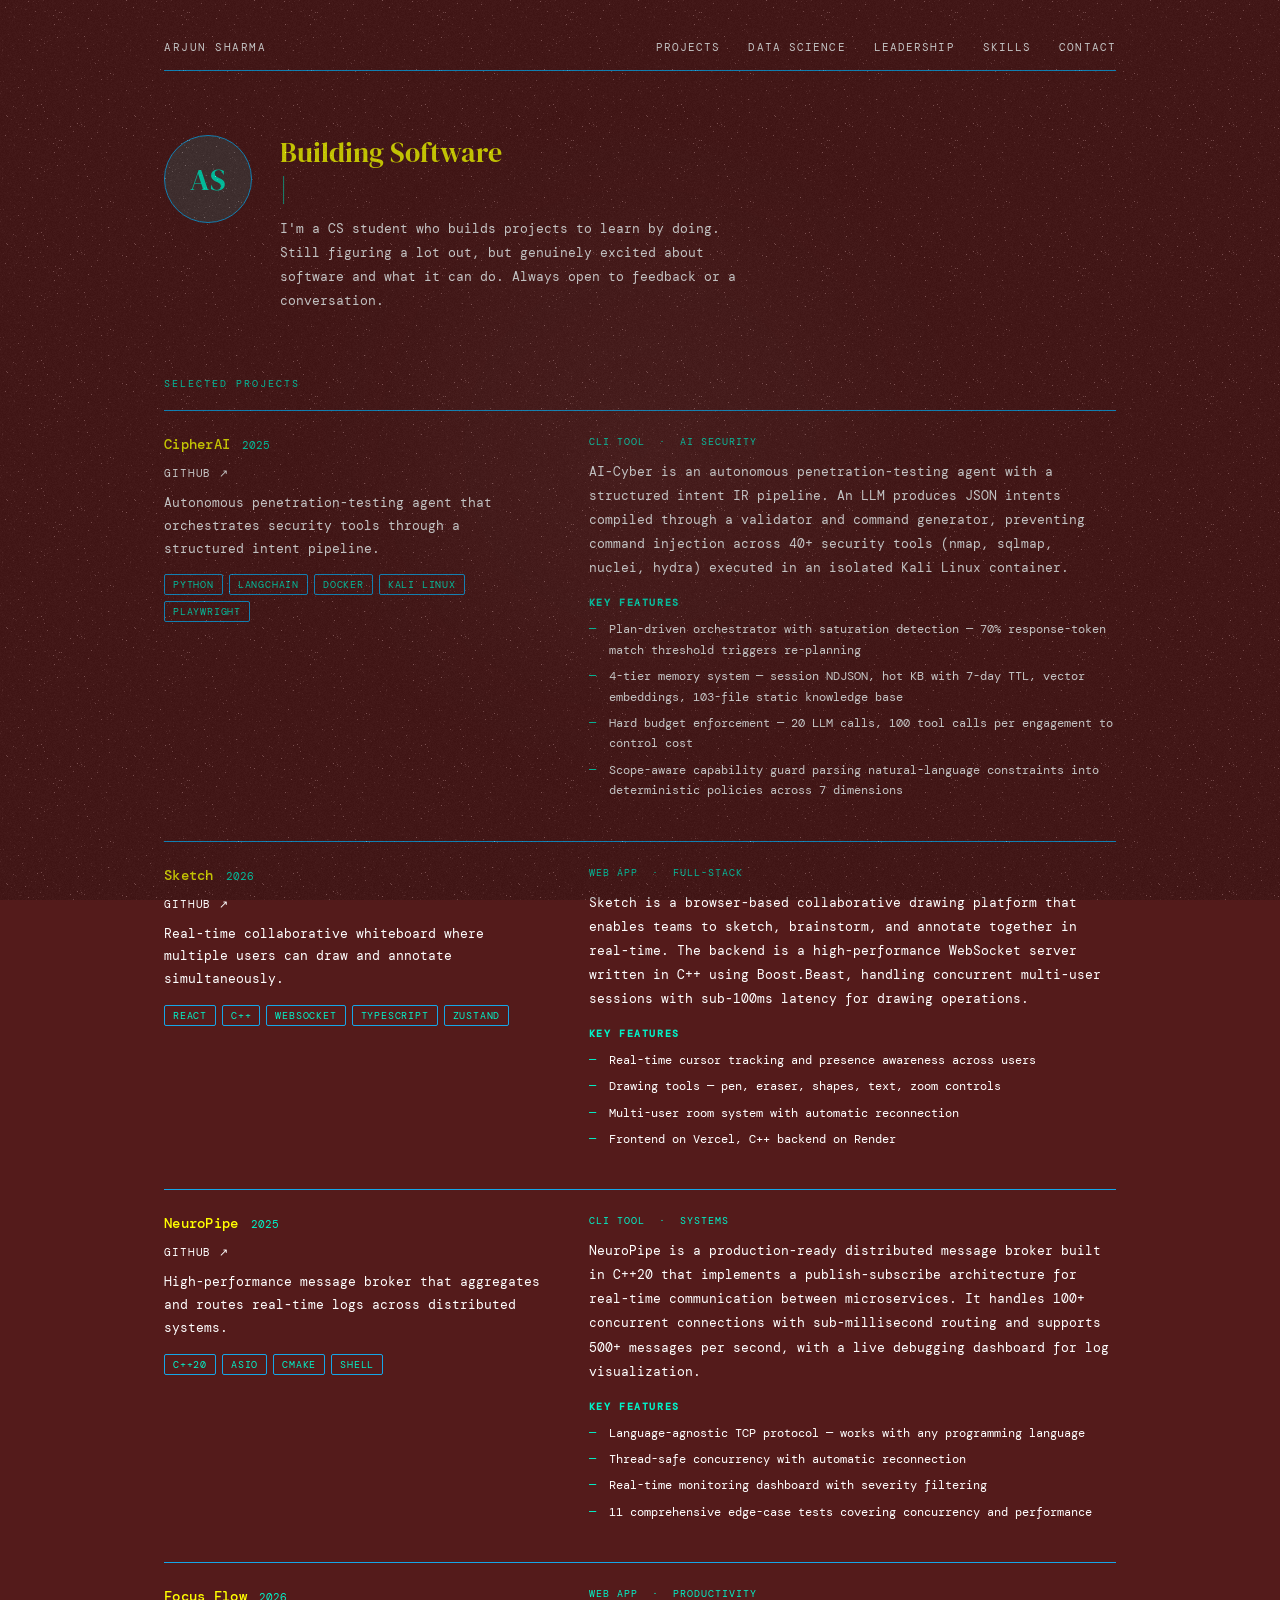
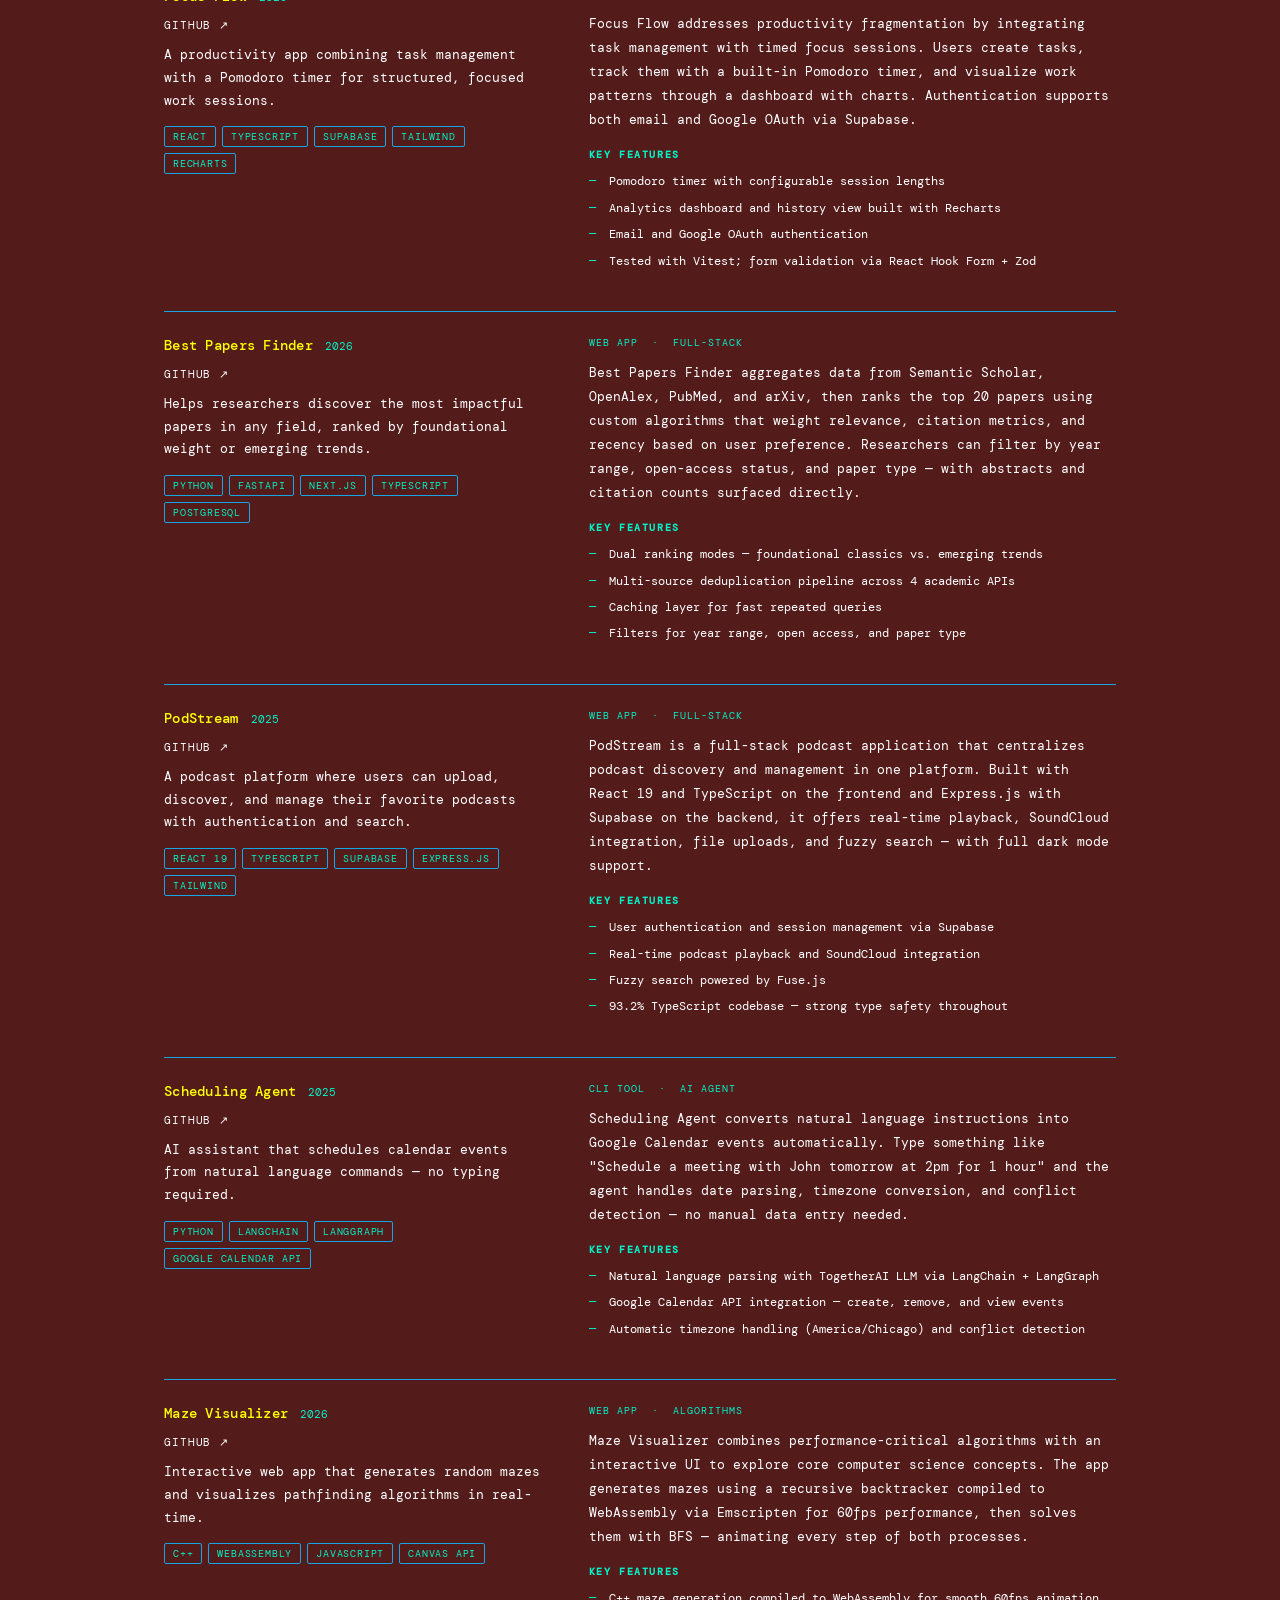
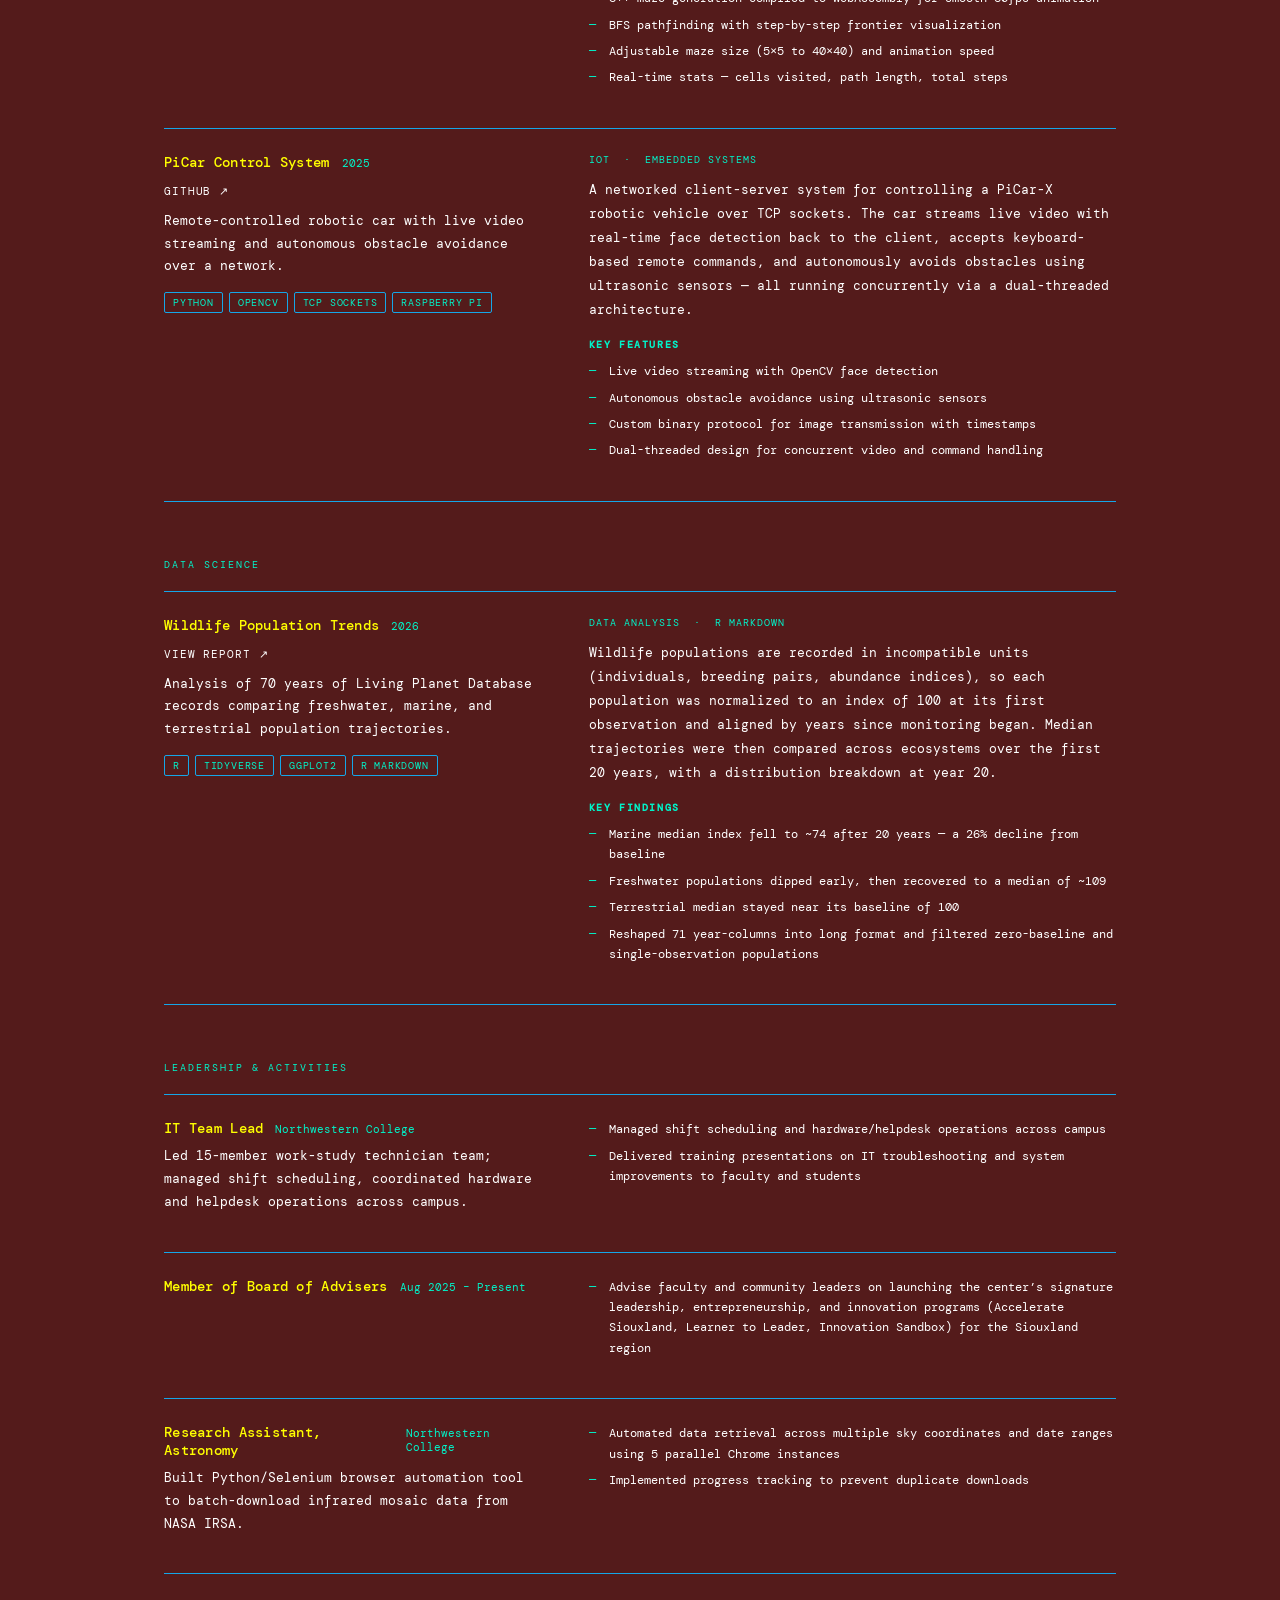
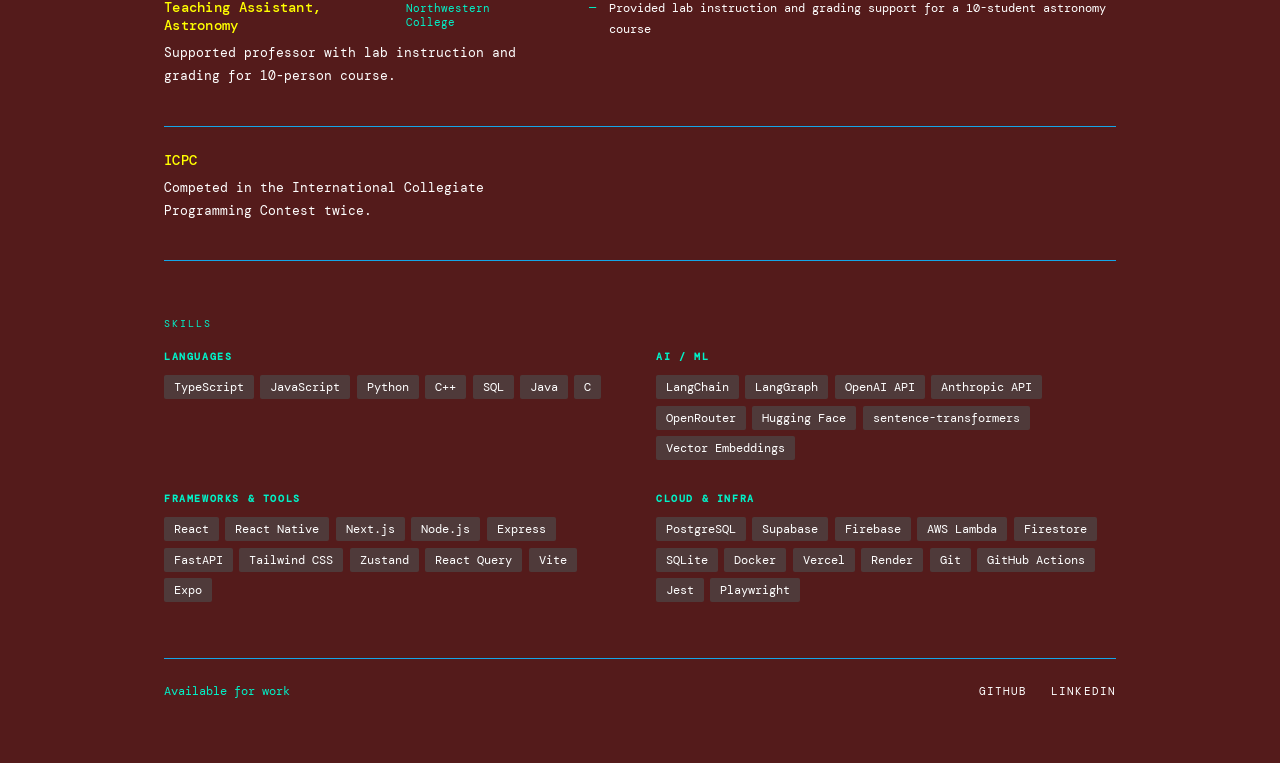
==== commit 0b0fce6b: "Wildlife Project" ====
--- a/index.html
+++ b/index.html
@@ -18,6 +18,7 @@
       <span class="nav-name">Arjun Sharma</span>
       <div class="nav-links">
         <a href="#work">Projects</a>
+        <a href="#datascience">Data Science</a>
         <a href="#leadership">Leadership</a>
         <a href="#skills">Skills</a>
         <a href="#contact">Contact</a>
@@ -365,6 +366,48 @@
                   <li>Dual-threaded design for concurrent video and command handling</li>
                 </ul>
               </div>
+        </div>
+      </article>
+
+    </section>
+
+    <!-- Data Science -->
+    <section class="projects" id="datascience">
+      <p class="section-label">Data Science</p>
+
+      <article class="project-card project-card--link" id="d1">
+        <a class="card-link" href="datascience/wildlife.html" aria-label="Open Wildlife Population Trends report"></a>
+        <div class="card-main">
+          <div class="card-header">
+            <span class="card-title">Wildlife Population Trends</span>
+            <span class="project-year">2026</span>
+          </div>
+          <span class="gh-link">View report ↗</span>
+          <p class="card-summary">Analysis of 70 years of Living Planet Database records comparing freshwater, marine, and terrestrial population trajectories.</p>
+          <div class="project-tags">
+            <span class="tag">R</span>
+            <span class="tag">tidyverse</span>
+            <span class="tag">ggplot2</span>
+            <span class="tag">R Markdown</span>
+          </div>
+        </div>
+        <div class="card-details">
+          <p class="card-type">Data Analysis &nbsp;·&nbsp; R Markdown</p>
+          <p class="project-desc">
+            Wildlife populations are recorded in incompatible units (individuals, breeding pairs, abundance
+            indices), so each population was normalized to an index of 100 at its first observation and
+            aligned by years since monitoring began. Median trajectories were then compared across
+            ecosystems over the first 20 years, with a distribution breakdown at year 20.
+          </p>
+          <div class="card-features">
+            <h4>Key findings</h4>
+            <ul class="feature-list">
+              <li>Marine median index fell to ~74 after 20 years — a 26% decline from baseline</li>
+              <li>Freshwater populations dipped early, then recovered to a median of ~109</li>
+              <li>Terrestrial median stayed near its baseline of 100</li>
+              <li>Reshaped 71 year-columns into long format and filtered zero-baseline and single-observation populations</li>
+            </ul>
+          </div>
         </div>
       </article>
 
--- a/style.css
+++ b/style.css
@@ -259,6 +259,87 @@
   color: var(--text-primary);
 }
 
+/* ── Clickable card (whole card is a link) ── */
+.project-card--link {
+  cursor: pointer;
+}
+
+.card-link {
+  position: absolute;
+  inset: 0;
+  z-index: 1;
+}
+
+.project-card--link .gh-link {
+  pointer-events: none;
+}
+
+.project-card--link:hover .gh-link,
+.project-card--link:hover .card-title {
+  color: var(--text-primary);
+}
+
+/* ── Report page ── */
+.back-link {
+  display: inline-block;
+  font-size: 11px;
+  letter-spacing: 0.1em;
+  text-transform: uppercase;
+  color: var(--text-secondary);
+  text-decoration: none;
+  transition: color 0.2s ease;
+}
+
+.back-link:hover {
+  color: var(--text-primary);
+}
+
+.report-header {
+  margin-bottom: 2rem;
+}
+
+.report-header .card-header {
+  margin-bottom: 0.75rem;
+}
+
+.report-header .card-title {
+  font-family: 'DM Serif Display', serif;
+  font-size: 28px;
+  font-weight: 400;
+  letter-spacing: 0;
+}
+
+.report-header .card-summary {
+  max-width: 620px;
+}
+
+.report-links {
+  display: flex;
+  gap: 1.5rem;
+  margin: 1rem 0 0.25rem;
+}
+
+.report-links .gh-link {
+  margin-bottom: 0;
+}
+
+.report-frame {
+  display: block;
+  width: 100%;
+  height: 80vh;
+  min-height: 320px;
+  max-height: none;
+  border: 0.5px solid var(--border);
+  background: var(--bg-primary);
+  margin-bottom: 2rem;
+}
+
+.report-footer {
+  border-top: 0.5px solid var(--border);
+  padding-top: 1.25rem;
+  margin-bottom: 3rem;
+}
+
 /* ── Skills ── */
 .skills-section {
   margin-bottom: 3.5rem;
